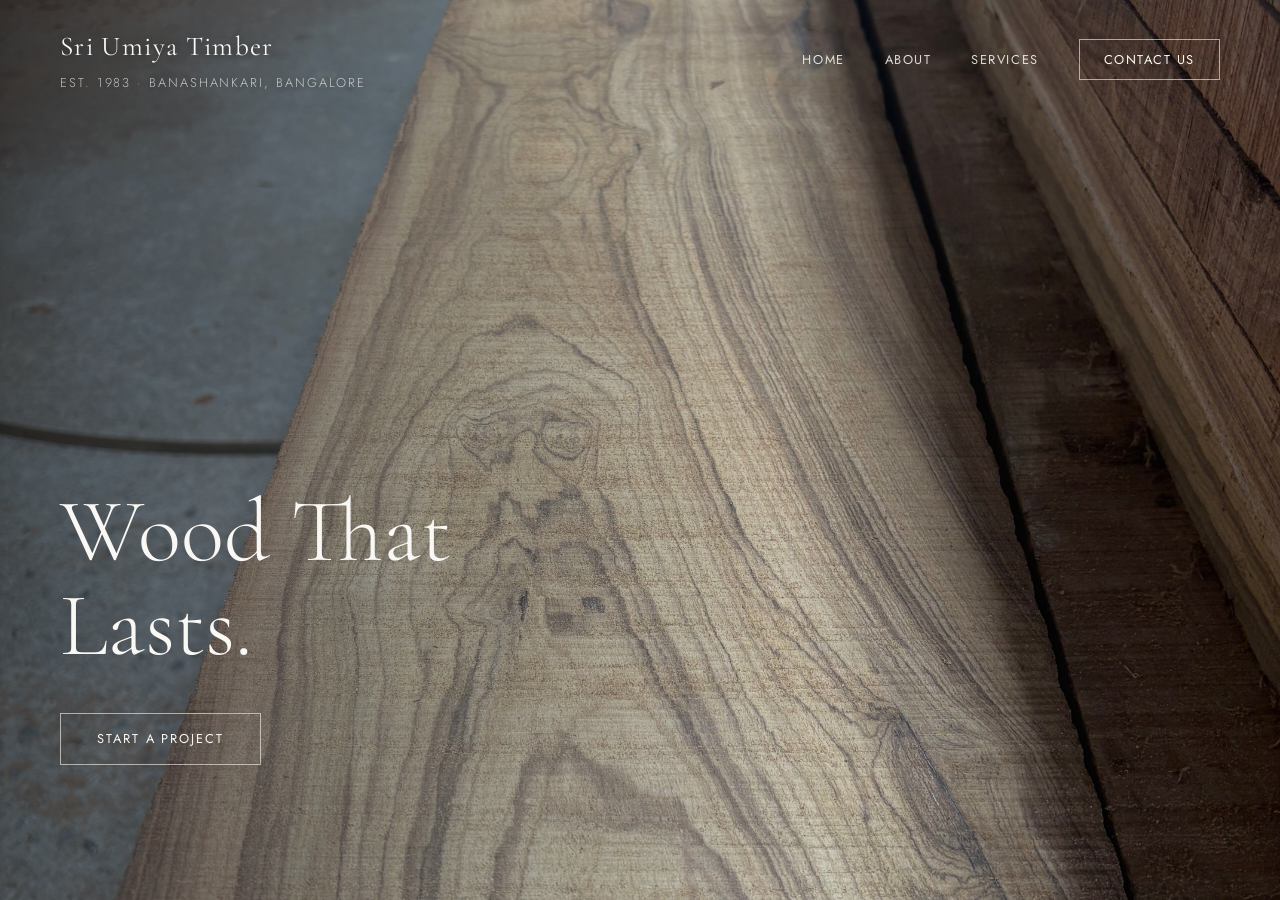
==== index.html @ 5e48f805 "initial commit" ====
<!DOCTYPE html>
<html lang="en">
<head>
    <meta charset="UTF-8">
    <meta name="viewport" content="width=device-width, initial-scale=1.0">
    <title>Sri Umiya Timber | Premium Timber & Woodwork · Bangalore</title>
    <link rel="preconnect" href="https://fonts.googleapis.com">
    <link rel="preconnect" href="https://fonts.gstatic.com" crossorigin>
    <link href="https://fonts.googleapis.com/css2?family=Cormorant+Garamond:ital,wght@0,300;0,400;0,600;1,300;1,400&family=Jost:wght@300;400;500&display=swap" rel="stylesheet">
    <link rel="stylesheet" href="style.css">
</head>
<body>

    <!-- NAVIGATION -->
    <nav class="navbar">
        <div class="nav-logo">
            Sri Umiya Timber
            <span class="nav-tagline">Est. 1983 · Banashankari, Bangalore</span>
        </div>
        <ul class="nav-links">
            <li><a href="#">Home</a></li>
            <li><a href="#">About</a></li>
            <li><a href="#">Services</a></li>
            <li><a href="https://wa.me/919611467272?text=Hi%2C%20I%20have%20an%20enquiry%20about%20wood%20for%20my%20project" target="_blank" class="nav-cta">Contact Us</a></li>
        </ul>
    </nav>

    <!-- HERO -->
    <section class="hero">
        <div class="hero-overlay"></div>
        <img src="images/IMG_3260.jpg" alt="Timber yard at Sri Umiya Timber" class="hero-img">
        <div class="hero-content">
            <h1>Wood That<br>Lasts.</h1>
            <a href="https://wa.me/919611467272?text=Hi%2C%20I%20have%20an%20enquiry%20about%20wood%20for%20my%20project" target="_blank" class="hero-btn">Start a Project</a>
        </div>
    </section>

</body>
</html>
---- style.css ----
@import url('https://fonts.googleapis.com/css2?family=Cormorant+Garamond:ital,wght@0,300;0,400;0,600;1,300;1,400&family=Jost:wght@300;400;500&display=swap');

/* ── RESET & BASE ── */
* {
    margin: 0;
    padding: 0;
    box-sizing: border-box;
}

:root {
    --bg: #F5F0E8;
    --text: #1C1814;
    --accent: #8B5E3C;
    --muted: #D4C5B0;
    --white: #FAF8F4;
    --display-font: 'Cormorant Garamond', serif;
    --body-font: 'Jost', sans-serif;
}

html {
    scroll-behavior: smooth;
}

body {
    background-color: var(--bg);
    color: var(--text);
    font-family: var(--body-font);
    font-weight: 300;
    line-height: 1.7;
}

/* ── NAVBAR ── */
.navbar {
    position: fixed;
    top: 0;
    left: 0;
    width: 100%;
    z-index: 100;
    display: flex;
    justify-content: space-between;
    align-items: center;
    padding: 24px 60px;
}

.nav-logo {
    font-family: var(--display-font);
    font-size: 1.7rem;
    font-weight: 400;
    color: var(--white);
    letter-spacing: 0.05em;
    display: flex;
    flex-direction: column;
    gap: 2px;
    text-shadow: 0 1px 8px rgba(0, 0, 0, 0.4);
}

.nav-links {
    list-style: none;
    display: flex;
    align-items: center;
    gap: 40px;
}

.nav-links a {
    text-decoration: none;
    font-family: var(--body-font);
    font-size: 0.8rem;
    font-weight: 400;
    letter-spacing: 0.12em;
    text-transform: uppercase;
    color: var(--white);
    opacity: 0.85;
    transition: opacity 0.3s ease;
}

.nav-links a:hover {
    opacity: 1;
}

.nav-cta {
    border: 1px solid rgba(250, 248, 244, 0.6) !important;
    padding: 10px 24px !important;
    opacity: 1 !important;
    transition: all 0.3s ease !important;
}

.nav-cta:hover {
    background-color: var(--white) !important;
    color: var(--text) !important;
    opacity: 1 !important;
}

/* ── HERO ── */
.hero {
    position: relative;
    width: 100%;
    height: 100vh;
    overflow: hidden;
}

.hero-img {
    width: 100%;
    height: 100%;
    object-fit: cover;
    object-position: center;
}

.hero-overlay {
    position: absolute;
    inset: 0;
    background: linear-gradient(
        to right,
        rgba(20, 15, 10, 0.65) 0%,
        rgba(20, 15, 10, 0.2) 60%,
        rgba(20, 15, 10, 0.1) 100%
    );
    z-index: 1;
}

.hero-content {
    position: absolute;
    bottom: 15%;
    left: 60px;
    z-index: 2;
    max-width: 600px;
}

.hero-tag {
    font-family: var(--body-font);
    font-size: 0.75rem;
    font-weight: 400;
    letter-spacing: 0.2em;
    text-transform: uppercase;
    color: var(--muted);
    margin-bottom: 20px;
}

.hero-content h1 {
    font-family: var(--display-font);
    font-size: clamp(3.5rem, 7vw, 6.5rem);
    font-weight: 300;
    line-height: 1.05;
    color: var(--white);
    margin-bottom: 40px;
}

.hero-btn {
    display: inline-block;
    text-decoration: none;
    font-family: var(--body-font);
    font-size: 0.8rem;
    font-weight: 400;
    letter-spacing: 0.15em;
    text-transform: uppercase;
    color: var(--white);
    border: 1px solid rgba(250, 248, 244, 0.6);
    padding: 14px 36px;
    transition: all 0.3s ease;
}

.hero-btn:hover {
    background-color: var(--white);
    color: var(--text);
}

.nav-tagline {
    font-family: var(--body-font);
    font-size: 0.80rem;
    font-weight: 300;
    letter-spacing: 0.15em;
    text-transform: uppercase;
    color: var(--white);
    opacity: 0.7;
    text-shadow: 0 1px 8px rgba(0, 0, 0, 0.4);
}
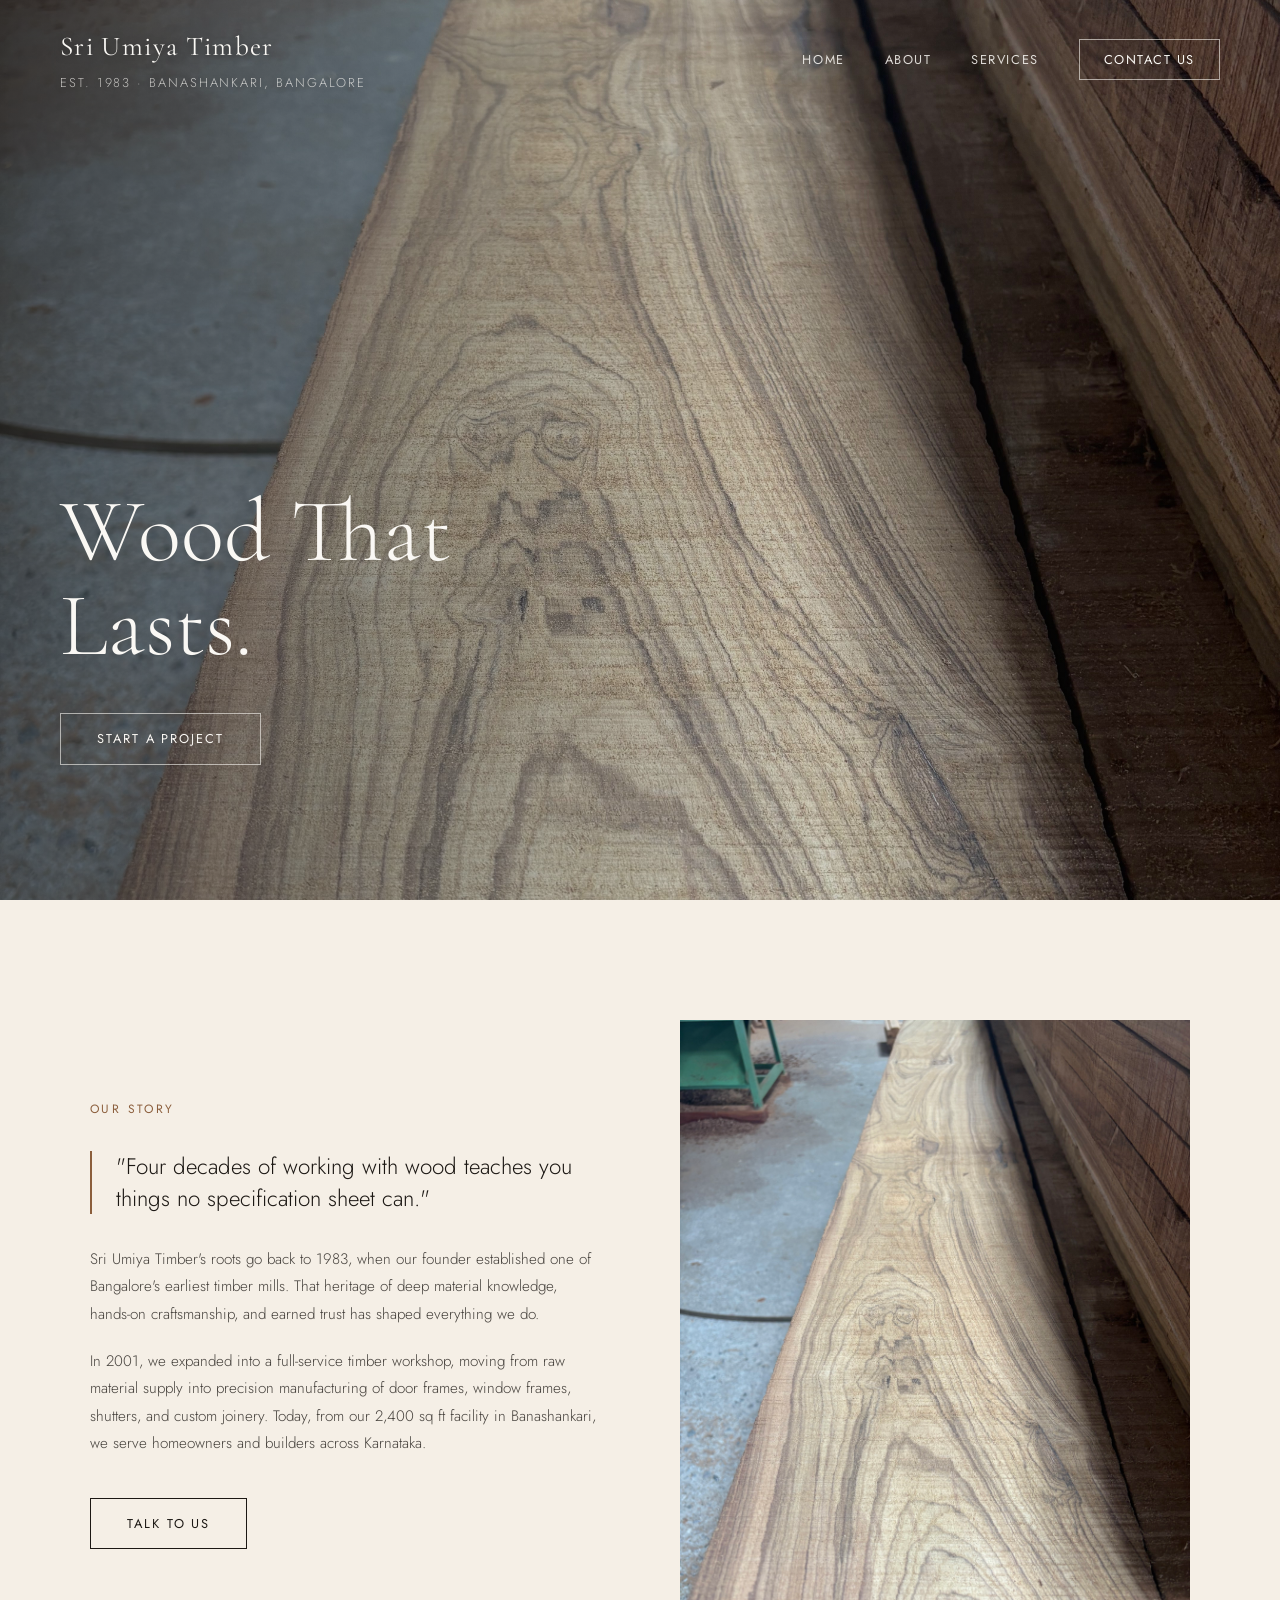
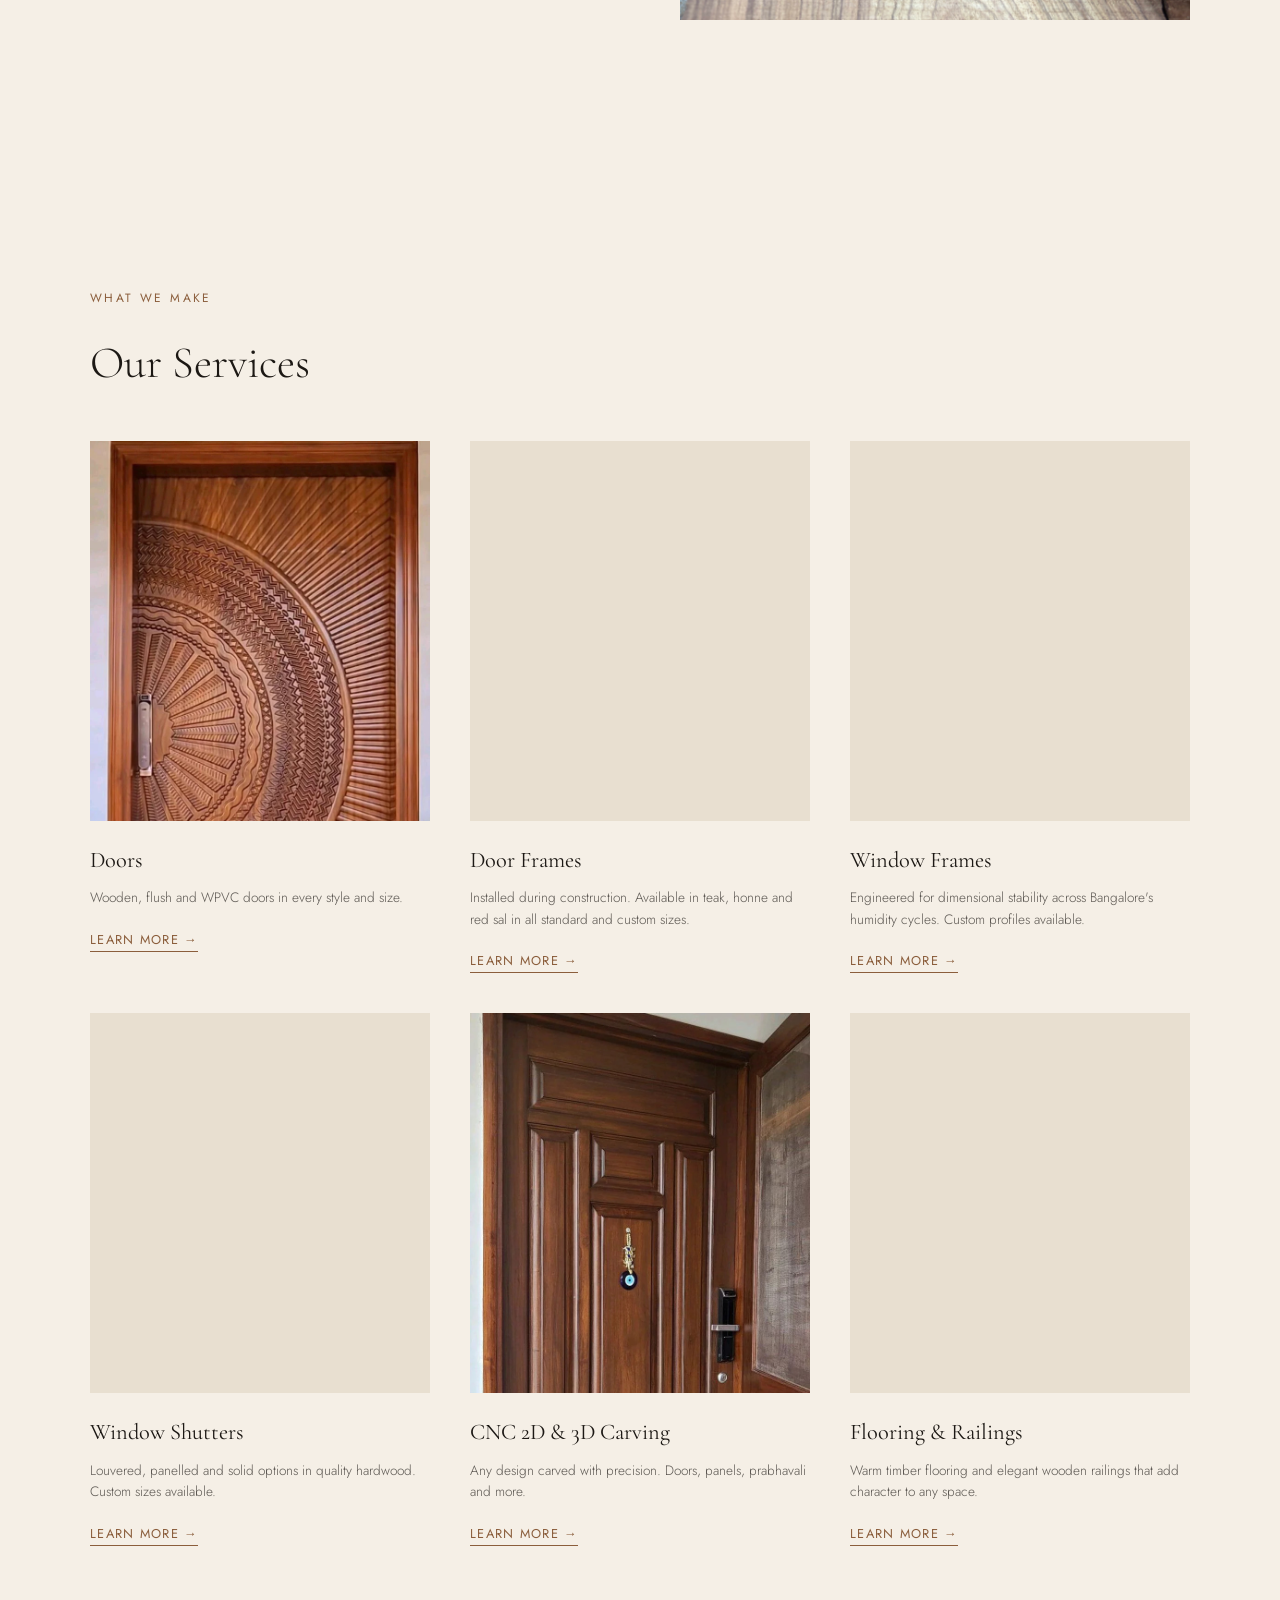
==== commit 18b56bdc: "add services and doors page" ====
--- a/index.html
+++ b/index.html
@@ -19,8 +19,8 @@
         </div>
         <ul class="nav-links">
             <li><a href="#">Home</a></li>
-            <li><a href="#">About</a></li>
-            <li><a href="#">Services</a></li>
+            <li><a href="#about">About</a></li>
+            <li><a href="#services">Services</a></li>
             <li><a href="https://wa.me/919611467272?text=Hi%2C%20I%20have%20an%20enquiry%20about%20wood%20for%20my%20project" target="_blank" class="nav-cta">Contact Us</a></li>
         </ul>
     </nav>
@@ -34,6 +34,99 @@
             <a href="https://wa.me/919611467272?text=Hi%2C%20I%20have%20an%20enquiry%20about%20wood%20for%20my%20project" target="_blank" class="hero-btn">Start a Project</a>
         </div>
     </section>
+    <!-- STORY SECTION -->
+    <section class="story" id="about">
+        <div class="story-container">
+            <div class="story-text">
+                <p class="story-tag">Our Story</p>
+                <blockquote class="story-quote">
+                    "Four decades of working with wood teaches you things no specification sheet can."
+                </blockquote>
+                <p class="story-body">
+                    Sri Umiya Timber's roots go back to 1983, when our founder established one of Bangalore's earliest timber mills. That heritage of deep material knowledge, hands-on craftsmanship, and earned trust has shaped everything we do.
+                </p>
+                <p class="story-body">
+                    In 2001, we expanded into a full-service timber workshop, moving from raw material supply into precision manufacturing of door frames, window frames, shutters, and custom joinery. Today, from our 2,400 sq ft facility in Banashankari, we serve homeowners and builders across Karnataka.
+                </p>
+                <a href="https://wa.me/919611467272?text=Hi%2C%20I%20have%20an%20enquiry%20about%20wood%20for%20my%20project" target="_blank" class="story-btn">Talk to Us</a>
+            </div>
+            <div class="story-image">
+                <img src="images/IMG_3260.jpg" alt="Timber at Sri Umiya Timber workshop">
+            </div>
+        </div>
+    </section>
 
+    <!-- SERVICES SECTION -->
+    <section class="services" id="services">
+        <div class="services-container">
+            <p class="services-tag">What We Make</p>
+            <h2 class="services-heading">Our Services</h2>
+            <div class="services-grid">
+
+                <div class="service-card">
+                    <div class="service-img-wrap">
+                        <img src="images/maindoor.jpg" alt="Doors">
+                    </div>
+                    <div class="service-card-content">
+                        <h3>Doors</h3>
+                        <p>Wooden, flush and WPVC doors in every style and size.</p>
+                        <a href="doors.html" class="service-link">Learn More →</a>
+                    </div>
+                </div>
+
+                <div class="service-card">
+                    <div class="service-img-wrap service-img-empty">
+                    </div>
+                    <div class="service-card-content">
+                        <h3>Door Frames</h3>
+                        <p>Installed during construction. Available in teak, honne and red sal in all standard and custom sizes.</p>
+                        <a href="doorframes.html" class="service-link">Learn More →</a>
+                    </div>
+                </div>
+
+                <div class="service-card">
+                    <div class="service-img-wrap service-img-empty">
+                    </div>
+                    <div class="service-card-content">
+                        <h3>Window Frames</h3>
+                        <p>Engineered for dimensional stability across Bangalore's humidity cycles. Custom profiles available.</p>
+                        <a href="windowframes.html" class="service-link">Learn More →</a>
+                    </div>
+                </div>
+
+                <div class="service-card">
+                    <div class="service-img-wrap service-img-empty">
+                    </div>
+                    <div class="service-card-content">
+                        <h3>Window Shutters</h3>
+                        <p>Louvered, panelled and solid options in quality hardwood. Custom sizes available.</p>
+                        <a href="windowshutters.html" class="service-link">Learn More →</a>
+                    </div>
+                </div>
+
+                <div class="service-card">
+                    <div class="service-img-wrap">
+                        <img src="images/teakdoor.jpg" alt="CNC Carving">
+                    </div>
+                    <div class="service-card-content">
+                        <h3>CNC 2D & 3D Carving</h3>
+                        <p>Any design carved with precision. Doors, panels, prabhavali and more.</p>
+                        <a href="cnc.html" class="service-link">Learn More →</a>
+                    </div>
+                </div>
+
+                <div class="service-card">
+                    <div class="service-img-wrap service-img-empty">
+                    </div>
+                    <div class="service-card-content">
+                        <h3>Flooring & Railings</h3>
+                        <p>Warm timber flooring and elegant wooden railings that add character to any space.</p>
+                        <a href="flooring.html" class="service-link">Learn More →</a>
+                    </div>
+                </div>
+
+            </div>
+        </div>
+    </section>
 </body>
 </html>
--- a/style.css
+++ b/style.css
@@ -8,7 +8,7 @@
 }
 
 :root {
-    --bg: #F5F0E8;
+    --bg: #F5EFE6;
     --text: #1C1814;
     --accent: #8B5E3C;
     --muted: #D4C5B0;
@@ -172,4 +172,515 @@
     color: var(--white);
     opacity: 0.7;
     text-shadow: 0 1px 8px rgba(0, 0, 0, 0.4);
+}
+
+/* ── MOBILE ── */
+@media (max-width: 768px) {
+    .navbar {
+        padding: 20px 24px;
+    }
+
+    .nav-logo {
+        font-size: 1.1rem;
+    }
+
+    .nav-links {
+        display: none;
+    }
+
+    .hero-content {
+        left: 24px;
+        right: 24px;
+        bottom: 12%;
+    }
+
+    .hero-content h1 {
+        font-size: clamp(2.8rem, 12vw, 4rem);
+    }
+
+    .nav-tagline {
+    font-size: 0.55rem;
+    letter-spacing: 0.1em;
+    }
+
+    .hero-btn {
+        padding: 12px 24px;
+    }
+}
+
+/* ── STORY SECTION ── */
+.story {
+    padding: 120px 60px;
+    background-color: var(--bg);
+}
+
+.story-container {
+    max-width: 1100px;
+    margin: 0 auto;
+    display: flex;
+    gap: 80px;
+    align-items: center;
+}
+
+.story-text {
+    flex: 1;
+}
+
+.story-image {
+    flex: 1;
+}
+
+.story-image img {
+    width: 100%;
+    height: 600px;
+    object-fit: cover;
+}
+
+.story-tag {
+    font-family: var(--body-font);
+    font-size: 0.75rem;
+    font-weight: 400;
+    letter-spacing: 0.2em;
+    text-transform: uppercase;
+    color: var(--accent);
+    margin-bottom: 32px;
+}
+
+.story-quote {
+    font-family: var(--body-font);
+    font-size: 1.4rem;
+    font-weight: 300;
+    font-style: normal;
+    line-height: 1.4;
+    color: var(--text);
+    border-left: 2px solid var(--accent);
+    padding-left: 24px;
+    margin-bottom: 32px;
+}
+
+.story-body {
+    font-family: var(--body-font);
+    font-size: 0.95rem;
+    font-weight: 300;
+    line-height: 1.8;
+    color: var(--text);
+    opacity: 0.8;
+    margin-bottom: 20px;
+}
+
+.story-btn {
+    display: inline-block;
+    text-decoration: none;
+    font-family: var(--body-font);
+    font-size: 0.8rem;
+    font-weight: 400;
+    letter-spacing: 0.15em;
+    text-transform: uppercase;
+    color: var(--text);
+    border: 1px solid var(--text);
+    padding: 14px 36px;
+    margin-top: 20px;
+    transition: all 0.3s ease;
+}
+
+.story-btn:hover {
+    background-color: var(--text);
+    color: var(--white);
+}
+
+/* ── SERVICES SECTION ── */
+.services {
+    padding: 140px 60px 120px 60px;
+    background-color: var(--bg);
+}
+
+.services-container {
+    max-width: 1100px;
+    margin: 0 auto;
+}
+
+.services-tag {
+    font-family: var(--body-font);
+    font-size: 0.75rem;
+    font-weight: 400;
+    letter-spacing: 0.2em;
+    text-transform: uppercase;
+    color: var(--accent);
+    margin-bottom: 16px;
+}
+
+.services-heading {
+    font-family: var(--display-font);
+    font-size: 2.8rem;
+    font-weight: 300;
+    color: var(--text);
+    margin-bottom: 40px;
+}
+
+.services-grid {
+    display: grid;
+    grid-template-columns: repeat(3, 1fr);
+    gap: 40px;
+}
+
+.service-card {
+    display: flex;
+    flex-direction: column;
+}
+
+.service-img-wrap {
+    width: 100%;
+    height: 380px;
+    overflow: hidden;
+    margin-bottom: 20px;
+}
+
+.service-img-wrap img {
+    width: 100%;
+    height: 100%;
+    object-fit: cover;
+    object-position: center top;
+    transition: transform 0.4s ease;
+}
+
+.service-img-wrap img:hover {
+    transform: scale(1.03);
+}
+
+.service-card-content h3 {
+    font-family: var(--display-font);
+    font-size: 1.4rem;
+    font-weight: 400;
+    color: var(--text);
+    margin-bottom: 8px;
+}
+
+.service-card-content p {
+    font-family: var(--body-font);
+    font-size: 0.85rem;
+    font-weight: 300;
+    color: var(--text);
+    opacity: 0.7;
+    line-height: 1.6;
+    margin-bottom: 16px;
+}
+
+.service-link {
+    font-family: var(--body-font);
+    font-size: 0.8rem;
+    font-weight: 400;
+    letter-spacing: 0.1em;
+    text-transform: uppercase;
+    color: var(--accent);
+    text-decoration: none;
+    border-bottom: 1px solid var(--accent);
+    padding-bottom: 2px;
+    transition: opacity 0.3s ease;
+    align-self: flex-start;
+}
+
+.service-link:hover {
+    opacity: 0.7;
+}
+
+/* SERVICES MOBILE */
+@media (max-width: 768px) {
+    .services {
+        padding: 80px 24px;
+    }
+
+    .services-grid {
+        grid-template-columns: 1fr;
+        gap: 40px;
+    }
+}
+
+/* ── DOORS PAGE & INNER PAGES ── */
+.navbar-light .nav-logo {
+    color: var(--text);
+    text-shadow: none;
+}
+
+.navbar-light .nav-tagline {
+    color: var(--text);
+    opacity: 0.5;
+}
+
+.nav-links-dark a {
+    color: var(--text) !important;
+}
+
+.nav-cta-dark {
+    border-color: var(--text) !important;
+    color: var(--text) !important;
+}
+
+.nav-cta-dark:hover {
+    background-color: var(--text) !important;
+    color: var(--white) !important;
+}
+
+.page-hero {
+    padding: 160px 60px 80px 60px;
+    max-width: 700px;
+}
+
+.page-hero-tag {
+    font-family: var(--body-font);
+    font-size: 0.75rem;
+    font-weight: 400;
+    letter-spacing: 0.2em;
+    text-transform: uppercase;
+    color: var(--accent);
+    margin-bottom: 16px;
+}
+
+.page-hero-title {
+    font-family: var(--display-font);
+    font-size: clamp(3rem, 6vw, 5rem);
+    font-weight: 300;
+    color: var(--text);
+    line-height: 1.1;
+    margin-bottom: 20px;
+}
+
+.page-hero-sub {
+    font-family: var(--body-font);
+    font-size: 1rem;
+    font-weight: 300;
+    color: var(--text);
+    opacity: 0.7;
+    line-height: 1.8;
+}
+
+.door-section {
+    padding: 80px 60px;
+    border-top: 1px solid var(--muted);
+}
+
+.door-section-alt {
+    background-color: var(--bg);
+}
+
+.door-section-container {
+    max-width: 1100px;
+    margin: 0 auto;
+    display: flex;
+    gap: 80px;
+    align-items: center;
+}
+
+.door-section-reverse {
+    flex-direction: row-reverse;
+}
+
+.door-section-text {
+    flex: 1;
+}
+
+.door-section-images {
+    flex: 1;
+    display: flex;
+    gap: 16px;
+}
+
+.door-section-images img {
+    width: 100%;
+    height: 500px;
+    object-fit: cover;
+    object-position: center top;
+    flex: 1;
+}
+
+.door-tag {
+    font-family: var(--body-font);
+    font-size: 0.7rem;
+    font-weight: 400;
+    letter-spacing: 0.2em;
+    text-transform: uppercase;
+    color: var(--accent);
+    margin-bottom: 12px;
+}
+
+.door-section-text h2 {
+    font-family: var(--display-font);
+    font-size: 2.5rem;
+    font-weight: 300;
+    color: var(--text);
+    margin-bottom: 24px;
+}
+
+.door-section-text p {
+    font-family: var(--body-font);
+    font-size: 0.95rem;
+    font-weight: 300;
+    color: var(--text);
+    opacity: 0.75;
+    line-height: 1.8;
+    margin-bottom: 16px;
+}
+
+.wood-types {
+    display: flex;
+    flex-wrap: wrap;
+    gap: 10px;
+    margin: 24px 0;
+}
+
+.wood-types span {
+    font-family: var(--body-font);
+    font-size: 0.75rem;
+    font-weight: 400;
+    letter-spacing: 0.08em;
+    color: var(--text);
+    border: 1px solid var(--muted);
+    padding: 6px 14px;
+}
+
+.door-btn {
+    display: inline-block;
+    text-decoration: none;
+    font-family: var(--body-font);
+    font-size: 0.8rem;
+    font-weight: 400;
+    letter-spacing: 0.15em;
+    text-transform: uppercase;
+    color: var(--text);
+    border: 1px solid var(--text);
+    padding: 14px 36px;
+    margin-top: 12px;
+    transition: all 0.3s ease;
+}
+
+.door-btn:hover {
+    background-color: var(--text);
+    color: var(--white);
+}
+
+.door-btn-light {
+    color: var(--white);
+    border-color: var(--white);
+}
+
+.door-btn-light:hover {
+    background-color: var(--white);
+    color: var(--text);
+}
+
+.page-cta {
+    background-color: var(--text);
+    padding: 100px 60px;
+    text-align: center;
+}
+
+.page-cta h2 {
+    font-family: var(--display-font);
+    font-size: 2.5rem;
+    font-weight: 300;
+    color: var(--white);
+    margin-bottom: 16px;
+}
+
+.page-cta p {
+    font-family: var(--body-font);
+    font-size: 0.95rem;
+    font-weight: 300;
+    color: var(--white);
+    opacity: 0.7;
+    margin-bottom: 40px;
+}
+
+/* ── FOOTER ── */
+.footer {
+    background-color: var(--bg);
+    border-top: 1px solid var(--muted);
+    padding: 60px 60px 40px 60px;
+}
+
+.footer-container {
+    max-width: 1100px;
+    margin: 0 auto;
+    display: flex;
+    justify-content: space-between;
+    gap: 40px;
+    margin-bottom: 40px;
+}
+
+.footer-logo {
+    font-family: var(--display-font);
+    font-size: 2.4rem;
+    font-weight: 400;
+    color: var(--text);
+    margin-bottom: 8px;
+}
+
+.footer-tagline {
+    font-family: var(--body-font);
+    font-size: 1.2rem;
+    font-weight: 300;
+    color: var(--accent);
+    letter-spacing: 0.1em;
+}
+
+.footer-right p {
+    font-family: var(--body-font);
+    font-size: 1.0rem;
+    font-weight: 300;
+    color: var(--text);
+    opacity: 0.7;
+    line-height: 2;
+}
+
+.footer-copy {
+    font-family: var(--body-font);
+    font-size: 0.85rem;
+    font-weight: 300;
+    color: var(--text);
+    opacity: 0.4;
+    text-align: center;
+    border-top: 1px solid var(--muted);
+    padding-top: 24px;
+    max-width: 1100px;
+    margin: 0 auto;
+}
+
+/* INNER PAGES MOBILE */
+@media (max-width: 768px) {
+    .page-hero {
+        padding: 120px 24px 60px 24px;
+    }
+
+    .door-section {
+        padding: 60px 24px;
+    }
+
+    .door-section-container {
+        flex-direction: column;
+        gap: 40px;
+    }
+
+    .door-section-reverse {
+        flex-direction: column;
+    }
+
+    .door-section-images img {
+        height: 300px;
+    }
+
+    .page-cta {
+        padding: 80px 24px;
+    }
+
+    .footer {
+        padding: 60px 24px 40px 24px;
+    }
+
+    .footer-container {
+        flex-direction: column;
+    }
+}
+
+.service-img-empty {
+    background-color: var(--muted);
+    opacity: 0.4;
 }
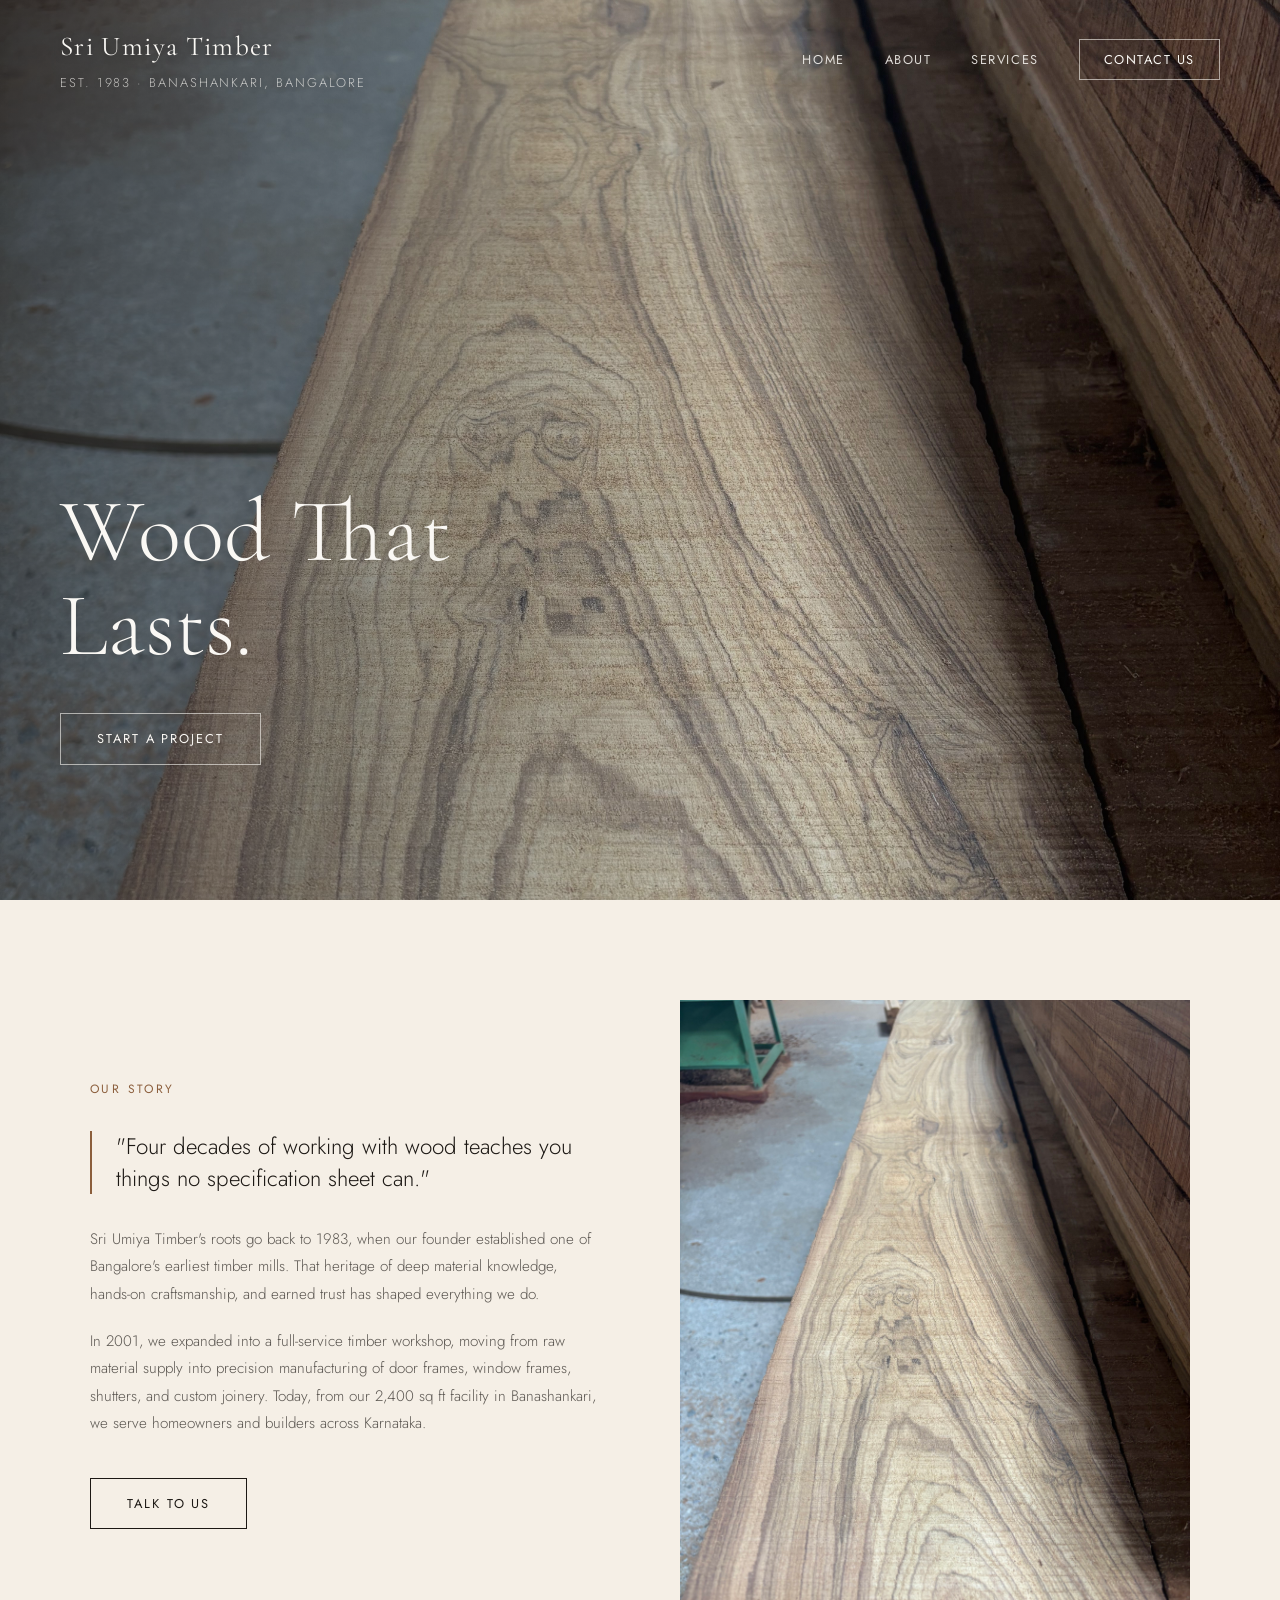
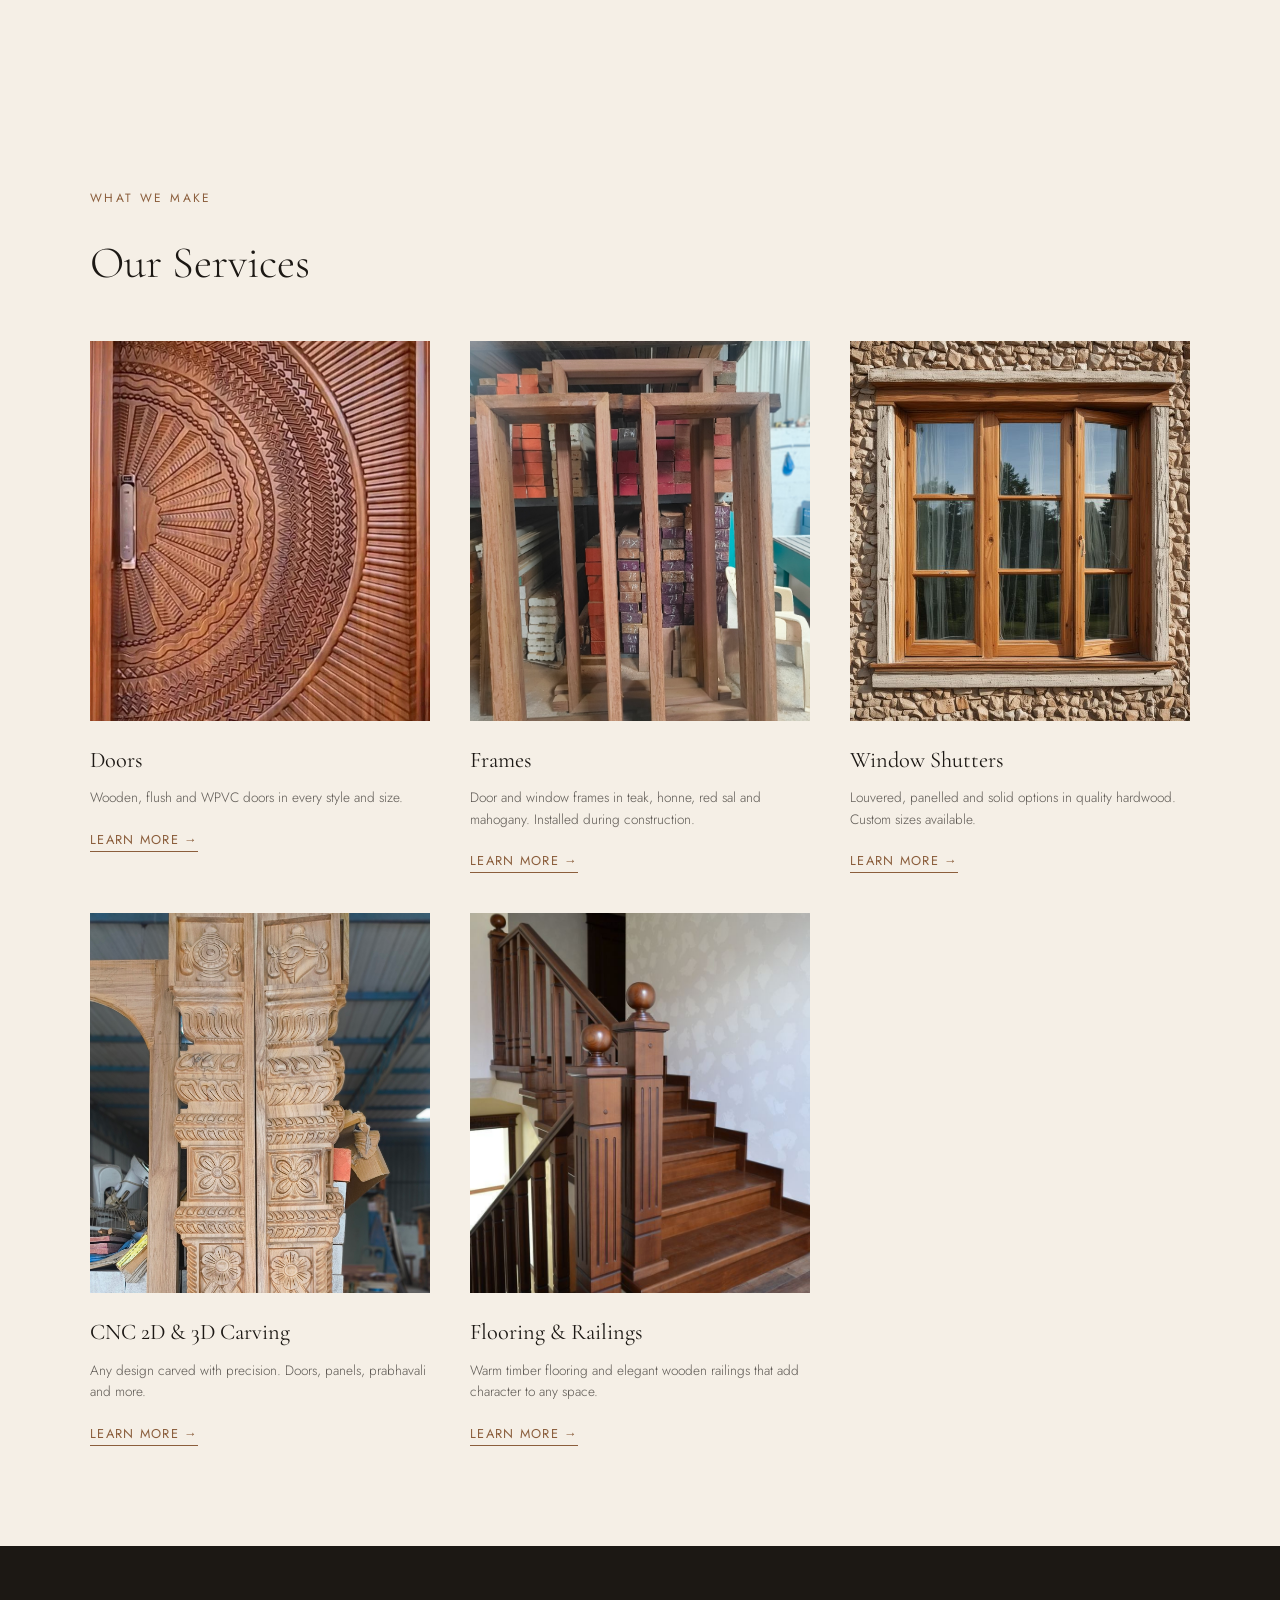
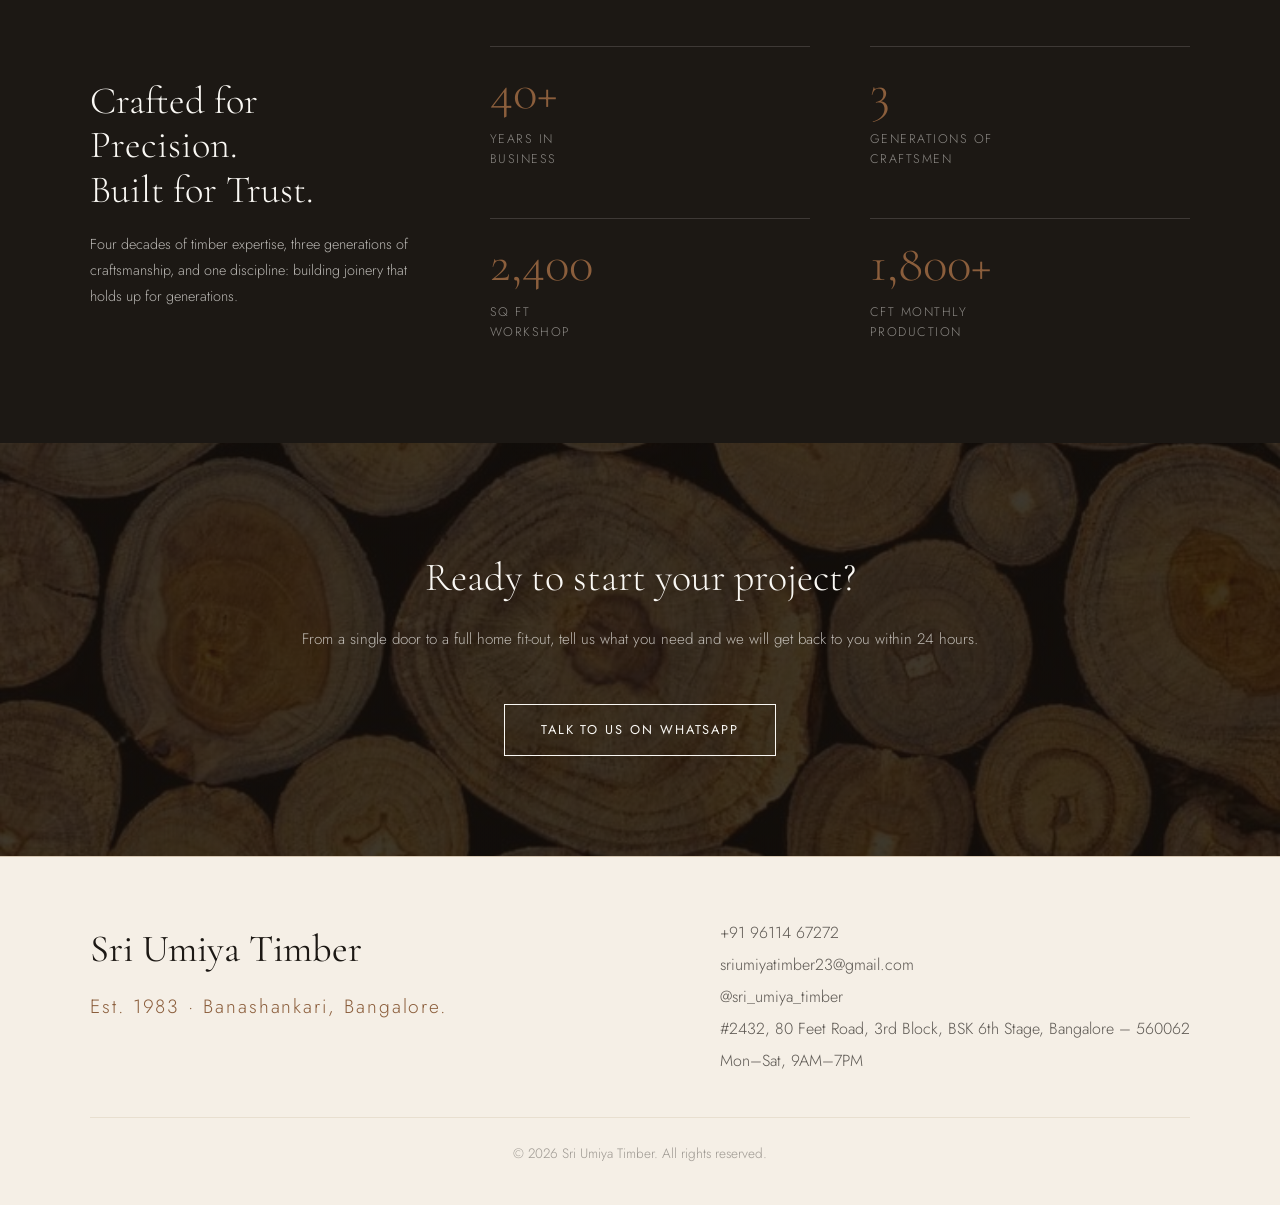
==== commit d3fd7634: "almost done" ====
--- a/index.html
+++ b/index.html
@@ -13,7 +13,7 @@
 
     <!-- NAVIGATION -->
     <nav class="navbar">
-        <div class="nav-logo">
+        <div class="nav-logo" onclick="window.scrollTo({top: 0, behavior: 'smooth'})" style="cursor:pointer;">
             Sri Umiya Timber
             <span class="nav-tagline">Est. 1983 · Banashankari, Bangalore</span>
         </div>
@@ -23,7 +23,18 @@
             <li><a href="#services">Services</a></li>
             <li><a href="https://wa.me/919611467272?text=Hi%2C%20I%20have%20an%20enquiry%20about%20wood%20for%20my%20project" target="_blank" class="nav-cta">Contact Us</a></li>
         </ul>
+        <button class="hamburger" id="hamburger" aria-label="Open menu">
+            <span></span><span></span><span></span>
+        </button>
     </nav>
+
+    <!-- MOBILE MENU -->
+    <div class="mobile-menu" id="mobileMenu">
+        <a href="#">Home</a>
+        <a href="#about" onclick="document.getElementById('mobileMenu').classList.remove('open');document.getElementById('hamburger').classList.remove('open');">About</a>
+        <a href="#services" onclick="document.getElementById('mobileMenu').classList.remove('open');document.getElementById('hamburger').classList.remove('open');">Services</a>
+        <a href="https://wa.me/919611467272?text=Hi%2C%20I%20have%20an%20enquiry%20about%20wood%20for%20my%20project" target="_blank" class="mobile-menu-cta">Contact Us</a>
+    </div>
 
     <!-- HERO -->
     <section class="hero">
@@ -64,9 +75,9 @@
             <div class="services-grid">
 
                 <div class="service-card">
-                    <div class="service-img-wrap">
-                        <img src="images/maindoor.jpg" alt="Doors">
-                    </div>
+                    <a href="doors.html" class="service-img-wrap">
+                        <img src="images/maindoor.jpg" alt="Doors" class="img-zoom" style="object-position: center center;">
+                    </a>
                     <div class="service-card-content">
                         <h3>Doors</h3>
                         <p>Wooden, flush and WPVC doors in every style and size.</p>
@@ -75,28 +86,20 @@
                 </div>
 
                 <div class="service-card">
-                    <div class="service-img-wrap service-img-empty">
-                    </div>
-                    <div class="service-card-content">
-                        <h3>Door Frames</h3>
-                        <p>Installed during construction. Available in teak, honne and red sal in all standard and custom sizes.</p>
-                        <a href="doorframes.html" class="service-link">Learn More →</a>
-                    </div>
-                </div>
-
-                <div class="service-card">
-                    <div class="service-img-wrap service-img-empty">
-                    </div>
-                    <div class="service-card-content">
-                        <h3>Window Frames</h3>
-                        <p>Engineered for dimensional stability across Bangalore's humidity cycles. Custom profiles available.</p>
-                        <a href="windowframes.html" class="service-link">Learn More →</a>
-                    </div>
-                </div>
-
-                <div class="service-card">
-                    <div class="service-img-wrap service-img-empty">
-                    </div>
+                    <a href="frames.html" class="service-img-wrap">
+                        <img src="images/frames.jpg" alt="Door and window frames" style="object-position: center center;">
+                    </a>
+                    <div class="service-card-content">
+                        <h3>Frames</h3>
+                        <p>Door and window frames in teak, honne, red sal and mahogany. Installed during construction.</p>
+                        <a href="frames.html" class="service-link">Learn More →</a>
+                    </div>
+                </div>
+
+                <div class="service-card">
+                    <a href="windowshutters.html" class="service-img-wrap">
+                        <img src="images/winddow_shutters.jpg" alt="Window shutters" style="object-position: center center;">
+                    </a>
                     <div class="service-card-content">
                         <h3>Window Shutters</h3>
                         <p>Louvered, panelled and solid options in quality hardwood. Custom sizes available.</p>
@@ -105,9 +108,9 @@
                 </div>
 
                 <div class="service-card">
-                    <div class="service-img-wrap">
-                        <img src="images/teakdoor.jpg" alt="CNC Carving">
-                    </div>
+                    <a href="cnc.html" class="service-img-wrap">
+                        <img src="images/prabhavali.jpg" alt="CNC Carving">
+                    </a>
                     <div class="service-card-content">
                         <h3>CNC 2D & 3D Carving</h3>
                         <p>Any design carved with precision. Doors, panels, prabhavali and more.</p>
@@ -116,8 +119,9 @@
                 </div>
 
                 <div class="service-card">
-                    <div class="service-img-wrap service-img-empty">
-                    </div>
+                    <a href="flooring.html" class="service-img-wrap">
+                        <img src="images/wood_railings.jpg" alt="Wooden staircase railings" style="object-position: center center;">
+                    </a>
                     <div class="service-card-content">
                         <h3>Flooring & Railings</h3>
                         <p>Warm timber flooring and elegant wooden railings that add character to any space.</p>
@@ -128,5 +132,74 @@
             </div>
         </div>
     </section>
+
+    <!-- STATS SECTION -->
+    <section class="stats">
+        <div class="stats-container">
+            <div class="stats-intro">
+                <h2 class="stats-intro-heading">Crafted for Precision.<br>Built for Trust.</h2>
+                <p class="stats-intro-body">Four decades of timber expertise, three generations of craftsmanship, and one discipline: building joinery that holds up for generations.</p>
+            </div>
+            <div class="stats-grid">
+                <div class="stat-item">
+                    <p class="stat-number">40+</p>
+                    <p class="stat-label">Years in<br>Business</p>
+                </div>
+                <div class="stat-item">
+                    <p class="stat-number">3</p>
+                    <p class="stat-label">Generations of<br>Craftsmen</p>
+                </div>
+                <div class="stat-item">
+                    <p class="stat-number">2,400</p>
+                    <p class="stat-label">Sq ft<br>Workshop</p>
+                </div>
+                <div class="stat-item">
+                    <p class="stat-number">1,800+</p>
+                    <p class="stat-label">Cft Monthly<br>Production</p>
+                </div>
+            </div>
+        </div>
+    </section>
+
+    <!-- CTA SECTION -->
+    <section class="page-cta" style="background-image: linear-gradient(rgba(20,15,10,0.82), rgba(20,15,10,0.82)), url('images/teak_logs.jpg'); background-size: cover; background-position: center;">
+        <h2>Ready to start your project?</h2>
+        <p>From a single door to a full home fit-out, tell us what you need and we will get back to you within 24 hours.</p>
+        <a href="https://wa.me/919611467272?text=Hi%2C%20I%20have%20an%20enquiry%20about%20wood%20for%20my%20project" target="_blank" class="door-btn door-btn-light">Talk to Us on WhatsApp</a>
+    </section>
+
+    <!-- FOOTER -->
+    <footer class="footer">
+        <div class="footer-container">
+            <div class="footer-left">
+                <p class="footer-logo">Sri Umiya Timber</p>
+                <p class="footer-tagline">Est. 1983 · Banashankari, Bangalore.</p>
+            </div>
+            <div class="footer-right">
+                <p>+91 96114 67272</p>
+                <p>sriumiyatimber23@gmail.com</p>
+                <p>@sri_umiya_timber</p>
+                <p>#2432, 80 Feet Road, 3rd Block, BSK 6th Stage, Bangalore – 560062</p>
+                <p>Mon–Sat, 9AM–7PM</p>
+            </div>
+        </div>
+        <p class="footer-copy">© 2026 Sri Umiya Timber. All rights reserved.</p>
+    </footer>
+
+    <script>
+        const hamburger = document.getElementById('hamburger');
+        const mobileMenu = document.getElementById('mobileMenu');
+        hamburger.addEventListener('click', () => {
+            hamburger.classList.toggle('open');
+            mobileMenu.classList.toggle('open');
+        });
+
+        const hero = document.querySelector('.hero');
+        window.addEventListener('scroll', () => {
+            const progress = Math.min(window.scrollY / (hero.offsetHeight * 0.55), 1);
+            hero.style.setProperty('--hero-fade', progress);
+        }, { passive: true });
+    </script>
+
 </body>
 </html>
--- a/style.css
+++ b/style.css
@@ -35,7 +35,7 @@
     top: 0;
     left: 0;
     width: 100%;
-    z-index: 100;
+    z-index: 200;
     display: flex;
     justify-content: space-between;
     align-items: center;
@@ -117,11 +117,24 @@
     z-index: 1;
 }
 
+.hero::after {
+    content: '';
+    position: absolute;
+    bottom: 0;
+    left: 0;
+    right: 0;
+    height: 220px;
+    background: linear-gradient(to bottom, transparent, var(--bg));
+    z-index: 2;
+    pointer-events: none;
+    opacity: var(--hero-fade, 0);
+}
+
 .hero-content {
     position: absolute;
     bottom: 15%;
     left: 60px;
-    z-index: 2;
+    z-index: 3;
     max-width: 600px;
 }
 
@@ -174,6 +187,93 @@
     text-shadow: 0 1px 8px rgba(0, 0, 0, 0.4);
 }
 
+/* ── HAMBURGER MENU ── */
+.hamburger {
+    display: none;
+    flex-direction: column;
+    justify-content: space-between;
+    width: 24px;
+    height: 16px;
+    cursor: pointer;
+    background: none;
+    border: none;
+    padding: 0;
+    z-index: 200;
+}
+
+.hamburger span {
+    display: block;
+    width: 100%;
+    height: 1.5px;
+    background-color: var(--white);
+    transition: all 0.3s ease;
+    transform-origin: center;
+}
+
+.hamburger.open span:nth-child(1) {
+    transform: translateY(7px) rotate(45deg);
+}
+
+.hamburger.open span:nth-child(2) {
+    opacity: 0;
+}
+
+.hamburger.open span:nth-child(3) {
+    transform: translateY(-7px) rotate(-45deg);
+}
+
+.navbar-light .hamburger span,
+.hamburger-dark span {
+    background-color: var(--text);
+}
+
+.hamburger.open span {
+    background-color: var(--white);
+}
+
+.mobile-menu {
+    display: none;
+    position: fixed;
+    top: 0;
+    left: 0;
+    width: 100%;
+    height: 100%;
+    background-color: var(--text);
+    z-index: 150;
+    flex-direction: column;
+    justify-content: center;
+    align-items: center;
+    gap: 40px;
+}
+
+.mobile-menu.open {
+    display: flex;
+}
+
+.mobile-menu a {
+    text-decoration: none;
+    font-family: var(--display-font);
+    font-size: 2.2rem;
+    font-weight: 300;
+    color: var(--white);
+    letter-spacing: 0.05em;
+    transition: opacity 0.3s ease;
+}
+
+.mobile-menu a:hover {
+    opacity: 0.6;
+}
+
+.mobile-menu-cta {
+    border: 1px solid rgba(250, 248, 244, 0.5) !important;
+    padding: 14px 40px !important;
+    font-size: 0.85rem !important;
+    font-family: var(--body-font) !important;
+    letter-spacing: 0.12em !important;
+    text-transform: uppercase !important;
+    margin-top: 20px;
+}
+
 /* ── MOBILE ── */
 @media (max-width: 768px) {
     .navbar {
@@ -188,6 +288,10 @@
         display: none;
     }
 
+    .hamburger {
+        display: flex;
+    }
+
     .hero-content {
         left: 24px;
         right: 24px;
@@ -199,8 +303,8 @@
     }
 
     .nav-tagline {
-    font-size: 0.55rem;
-    letter-spacing: 0.1em;
+        font-size: 0.55rem;
+        letter-spacing: 0.1em;
     }
 
     .hero-btn {
@@ -210,7 +314,7 @@
 
 /* ── STORY SECTION ── */
 .story {
-    padding: 120px 60px;
+    padding: 100px 60px;
     background-color: var(--bg);
 }
 
@@ -264,7 +368,7 @@
     font-weight: 300;
     line-height: 1.8;
     color: var(--text);
-    opacity: 0.8;
+    opacity: 0.7;
     margin-bottom: 20px;
 }
 
@@ -290,7 +394,7 @@
 
 /* ── SERVICES SECTION ── */
 .services {
-    padding: 140px 60px 120px 60px;
+    padding: 80px 60px 100px 60px;
     background-color: var(--bg);
 }
 
@@ -345,6 +449,13 @@
 
 .service-img-wrap img:hover {
     transform: scale(1.03);
+}
+
+.service-img-wrap img.img-zoom {
+    transform: scale(1.15);
+}
+.service-img-wrap img.img-zoom:hover {
+    transform: scale(1.18);
 }
 
 .service-card-content h3 {
@@ -383,12 +494,135 @@
     opacity: 0.7;
 }
 
+/* ── STATS SECTION ── */
+.stats {
+    padding: 100px 60px;
+    background-color: var(--text);
+}
+
+.stats-container {
+    max-width: 1100px;
+    margin: 0 auto;
+    display: flex;
+    gap: 80px;
+    align-items: center;
+}
+
+.stats-intro {
+    flex: 0 0 320px;
+}
+
+.stats-intro-tag {
+    font-family: var(--body-font);
+    font-size: 0.75rem;
+    font-weight: 400;
+    letter-spacing: 0.2em;
+    text-transform: uppercase;
+    color: var(--accent);
+    margin-bottom: 24px;
+}
+
+.stats-intro-heading {
+    font-family: var(--display-font);
+    font-size: 2.4rem;
+    font-weight: 300;
+    color: var(--white);
+    line-height: 1.15;
+    margin-bottom: 20px;
+}
+
+.stats-intro-body {
+    font-family: var(--body-font);
+    font-size: 0.9rem;
+    font-weight: 300;
+    color: var(--white);
+    opacity: 0.7;
+    line-height: 1.8;
+}
+
+.stats-grid {
+    flex: 1;
+    display: grid;
+    grid-template-columns: repeat(2, 1fr);
+    gap: 48px 60px;
+}
+
+.stat-item {
+    padding-top: 20px;
+    border-top: 1px solid rgba(250, 248, 244, 0.15);
+}
+
+.stat-number {
+    font-family: var(--display-font);
+    font-size: clamp(2.8rem, 4vw, 4rem);
+    font-weight: 300;
+    color: var(--accent);
+    line-height: 1;
+    margin-bottom: 12px;
+}
+
+.stat-label {
+    font-family: var(--body-font);
+    font-size: 0.78rem;
+    font-weight: 300;
+    letter-spacing: 0.12em;
+    text-transform: uppercase;
+    color: var(--white);
+    opacity: 0.5;
+    line-height: 1.6;
+}
+
+/* STORY MOBILE */
+@media (max-width: 768px) {
+    .story {
+        padding: 80px 24px;
+    }
+
+    .story-container {
+        flex-direction: column;
+        gap: 40px;
+    }
+
+    .story-image img {
+        height: 400px;
+    }
+}
+
+/* STATS MOBILE */
+@media (max-width: 768px) {
+    .stats {
+        padding: 80px 24px;
+    }
+
+    .stats-container {
+        flex-direction: column;
+        gap: 48px;
+    }
+
+    .stats-intro {
+        flex: none;
+    }
+
+    .stats-intro-heading {
+        font-size: 2rem;
+    }
+
+    .stats-grid {
+        width: 100%;
+        gap: 36px 40px;
+    }
+}
+
 /* SERVICES MOBILE */
 @media (max-width: 768px) {
     .services {
         padding: 80px 24px;
     }
 
+    .services-heading {
+        font-size: 2rem;
+    }
+
     .services-grid {
         grid-template-columns: 1fr;
         gap: 40px;
@@ -453,6 +687,48 @@
     line-height: 1.8;
 }
 
+/* Image page hero — reusable across inner pages */
+.page-hero-bg {
+    position: relative;
+    width: 100%;
+    height: 80vh;
+    overflow: hidden;
+}
+
+.page-hero-bg-img {
+    width: 100%;
+    height: 100%;
+    object-fit: cover;
+    object-position: center;
+}
+
+.page-hero-bg-overlay {
+    position: absolute;
+    inset: 0;
+    background: linear-gradient(
+        to right,
+        rgba(20, 15, 10, 0.72) 0%,
+        rgba(20, 15, 10, 0.2) 100%
+    );
+    z-index: 1;
+}
+
+.page-hero-bg-content {
+    position: absolute;
+    bottom: 15%;
+    left: 60px;
+    z-index: 2;
+}
+
+.page-hero-bg-content .page-hero-title {
+    color: var(--white);
+}
+
+.page-hero-bg-content .page-hero-sub {
+    color: var(--white);
+    opacity: 0.8;
+}
+
 .door-section {
     padding: 80px 60px;
     border-top: 1px solid var(--muted);
@@ -515,7 +791,7 @@
     font-size: 0.95rem;
     font-weight: 300;
     color: var(--text);
-    opacity: 0.75;
+    opacity: 0.7;
     line-height: 1.8;
     margin-bottom: 16px;
 }
@@ -650,17 +926,23 @@
         padding: 120px 24px 60px 24px;
     }
 
+    .page-hero-bg-content {
+        left: 24px;
+        right: 24px;
+        bottom: 12%;
+    }
+
     .door-section {
         padding: 60px 24px;
     }
 
     .door-section-container {
-        flex-direction: column;
+        flex-direction: column-reverse;
         gap: 40px;
     }
 
     .door-section-reverse {
-        flex-direction: column;
+        flex-direction: column-reverse;
     }
 
     .door-section-images img {
@@ -683,4 +965,315 @@
 .service-img-empty {
     background-color: var(--muted);
     opacity: 0.4;
+}
+
+/* ── FRAMES PAGE ── */
+
+/* Side by side frames layout */
+.frames-split {
+    padding: 80px 60px;
+    border-top: 1px solid var(--muted);
+}
+
+.frames-split-container {
+    max-width: 1100px;
+    margin: 0 auto;
+    display: flex;
+    gap: 0;
+    align-items: flex-start;
+}
+
+/* Each frame column */
+.frames-col {
+    flex: 1;
+    padding: 0 40px;
+}
+
+.frames-col:first-child {
+    padding-left: 0;
+}
+
+.frames-col:last-child {
+    padding-right: 0;
+}
+
+/* Vertical divider between columns */
+.frames-divider {
+    width: 1px;
+    background-color: var(--muted);
+    align-self: stretch;
+    flex-shrink: 0;
+}
+
+/* Frame column image */
+.frames-col-img {
+    width: 100%;
+    height: 360px;
+    overflow: hidden;
+    margin-bottom: 32px;
+}
+
+.frames-col-img img {
+    width: 100%;
+    height: 100%;
+    object-fit: cover;
+    object-position: center top;
+}
+
+.frames-col-text h2 {
+    font-family: var(--display-font);
+    font-size: 2rem;
+    font-weight: 300;
+    color: var(--text);
+    margin-bottom: 20px;
+}
+
+.frames-col-text p {
+    font-family: var(--body-font);
+    font-size: 0.9rem;
+    font-weight: 300;
+    color: var(--text);
+    opacity: 0.7;
+    line-height: 1.8;
+    margin-bottom: 16px;
+}
+
+/* Wood species horizontal list */
+.wood-species-section {
+    padding: 100px 60px;
+    background-color: var(--bg);
+    border-top: 1px solid var(--muted);
+}
+
+.wood-species-container {
+    max-width: 1100px;
+    margin: 0 auto;
+}
+
+.wood-species-intro {
+    font-family: var(--body-font);
+    font-size: 0.95rem;
+    font-weight: 300;
+    color: var(--text);
+    opacity: 0.7;
+    line-height: 1.8;
+    max-width: 600px;
+    margin-bottom: 60px;
+}
+
+/* Horizontal wood list */
+.wood-list {
+    display: flex;
+    flex-direction: column;
+}
+
+.wood-list-item {
+    display: flex;
+    align-items: flex-start;
+    gap: 60px;
+    padding: 28px 0;
+    border-bottom: 1px solid var(--muted);
+}
+
+.wood-list-item:first-child {
+    border-top: 1px solid var(--muted);
+}
+
+.wood-list-left {
+    display: flex;
+    align-items: center;
+    gap: 20px;
+    min-width: 280px;
+}
+
+.wood-list-number {
+    font-family: var(--body-font);
+    font-size: 0.75rem;
+    font-weight: 300;
+    color: var(--accent);
+    letter-spacing: 0.1em;
+}
+
+.wood-list-left h3 {
+    font-family: var(--display-font);
+    font-size: 1.3rem;
+    font-weight: 400;
+    color: var(--text);
+}
+
+.wood-list-item p {
+    font-family: var(--body-font);
+    font-size: 0.85rem;
+    font-weight: 300;
+    color: var(--text);
+    opacity: 0.7;
+    line-height: 1.7;
+    flex: 1;
+}
+
+/* Frames mobile */
+@media (max-width: 768px) {
+    .frames-split {
+        padding: 60px 24px;
+    }
+
+    .frames-split-container {
+        flex-direction: column;
+        gap: 60px;
+    }
+
+    .frames-divider {
+        display: none;
+    }
+
+    .frames-col {
+        padding: 0;
+    }
+
+    .wood-species-section {
+        padding: 80px 24px;
+    }
+
+    .wood-list-item {
+        flex-direction: column;
+        gap: 12px;
+    }
+
+    .wood-list-left {
+        min-width: unset;
+    }
+}
+
+/* ── CNC PAGE ── */
+
+/* CNC hero with full image background */
+.cnc-hero {
+    position: relative;
+    width: 100%;
+    height: 80vh;
+    overflow: hidden;
+}
+
+.cnc-hero-img {
+    width: 100%;
+    height: 100%;
+    object-fit: cover;
+    object-position: center;
+}
+
+.cnc-hero-overlay {
+    position: absolute;
+    inset: 0;
+    background: linear-gradient(
+        to right,
+        rgba(20, 15, 10, 0.7) 0%,
+        rgba(20, 15, 10, 0.2) 100%
+    );
+    z-index: 1;
+}
+
+.cnc-hero-content {
+    position: absolute;
+    bottom: 15%;
+    left: 60px;
+    z-index: 2;
+}
+
+.cnc-hero-sub {
+    font-family: var(--body-font);
+    font-size: 1rem;
+    font-weight: 300;
+    color: var(--white);
+    opacity: 0.8;
+    letter-spacing: 0.05em;
+    margin-top: 12px;
+}
+
+/* What we carve and process sections */
+.cnc-works {
+    padding: 100px 60px;
+    border-top: 1px solid var(--muted);
+}
+
+.cnc-works-container {
+    max-width: 1100px;
+    margin: 0 auto;
+}
+
+.cnc-process {
+    padding: 100px 60px;
+    background-color: var(--text);
+    border-top: 1px solid var(--muted);
+}
+
+.cnc-process-container {
+    max-width: 1100px;
+    margin: 0 auto;
+}
+
+/* Override heading colors for dark background */
+.cnc-process .services-tag {
+    color: var(--accent);
+}
+
+.cnc-process .services-heading {
+    color: var(--white);
+}
+
+/* Process steps grid */
+.process-grid {
+    display: grid;
+    grid-template-columns: repeat(3, 1fr);
+    gap: 60px;
+}
+
+.process-step {
+    display: flex;
+    flex-direction: column;
+    gap: 16px;
+}
+
+.process-number {
+    font-family: var(--display-font);
+    font-size: 3rem;
+    font-weight: 300;
+    color: var(--accent);
+    line-height: 1;
+}
+
+.process-step h3 {
+    font-family: var(--display-font);
+    font-size: 1.4rem;
+    font-weight: 400;
+    color: var(--white);
+}
+
+.process-step p {
+    font-family: var(--body-font);
+    font-size: 0.85rem;
+    font-weight: 300;
+    color: var(--white);
+    opacity: 0.6;
+    line-height: 1.8;
+}
+
+/* CNC mobile */
+@media (max-width: 768px) {
+    .cnc-hero-content {
+        left: 24px;
+        right: 24px;
+    }
+
+    .cnc-works {
+        padding: 80px 24px;
+    }
+
+    .cnc-process {
+        padding: 80px 24px;
+    }
+
+    .process-grid {
+        grid-template-columns: 1fr;
+        gap: 40px;
+    }
 }
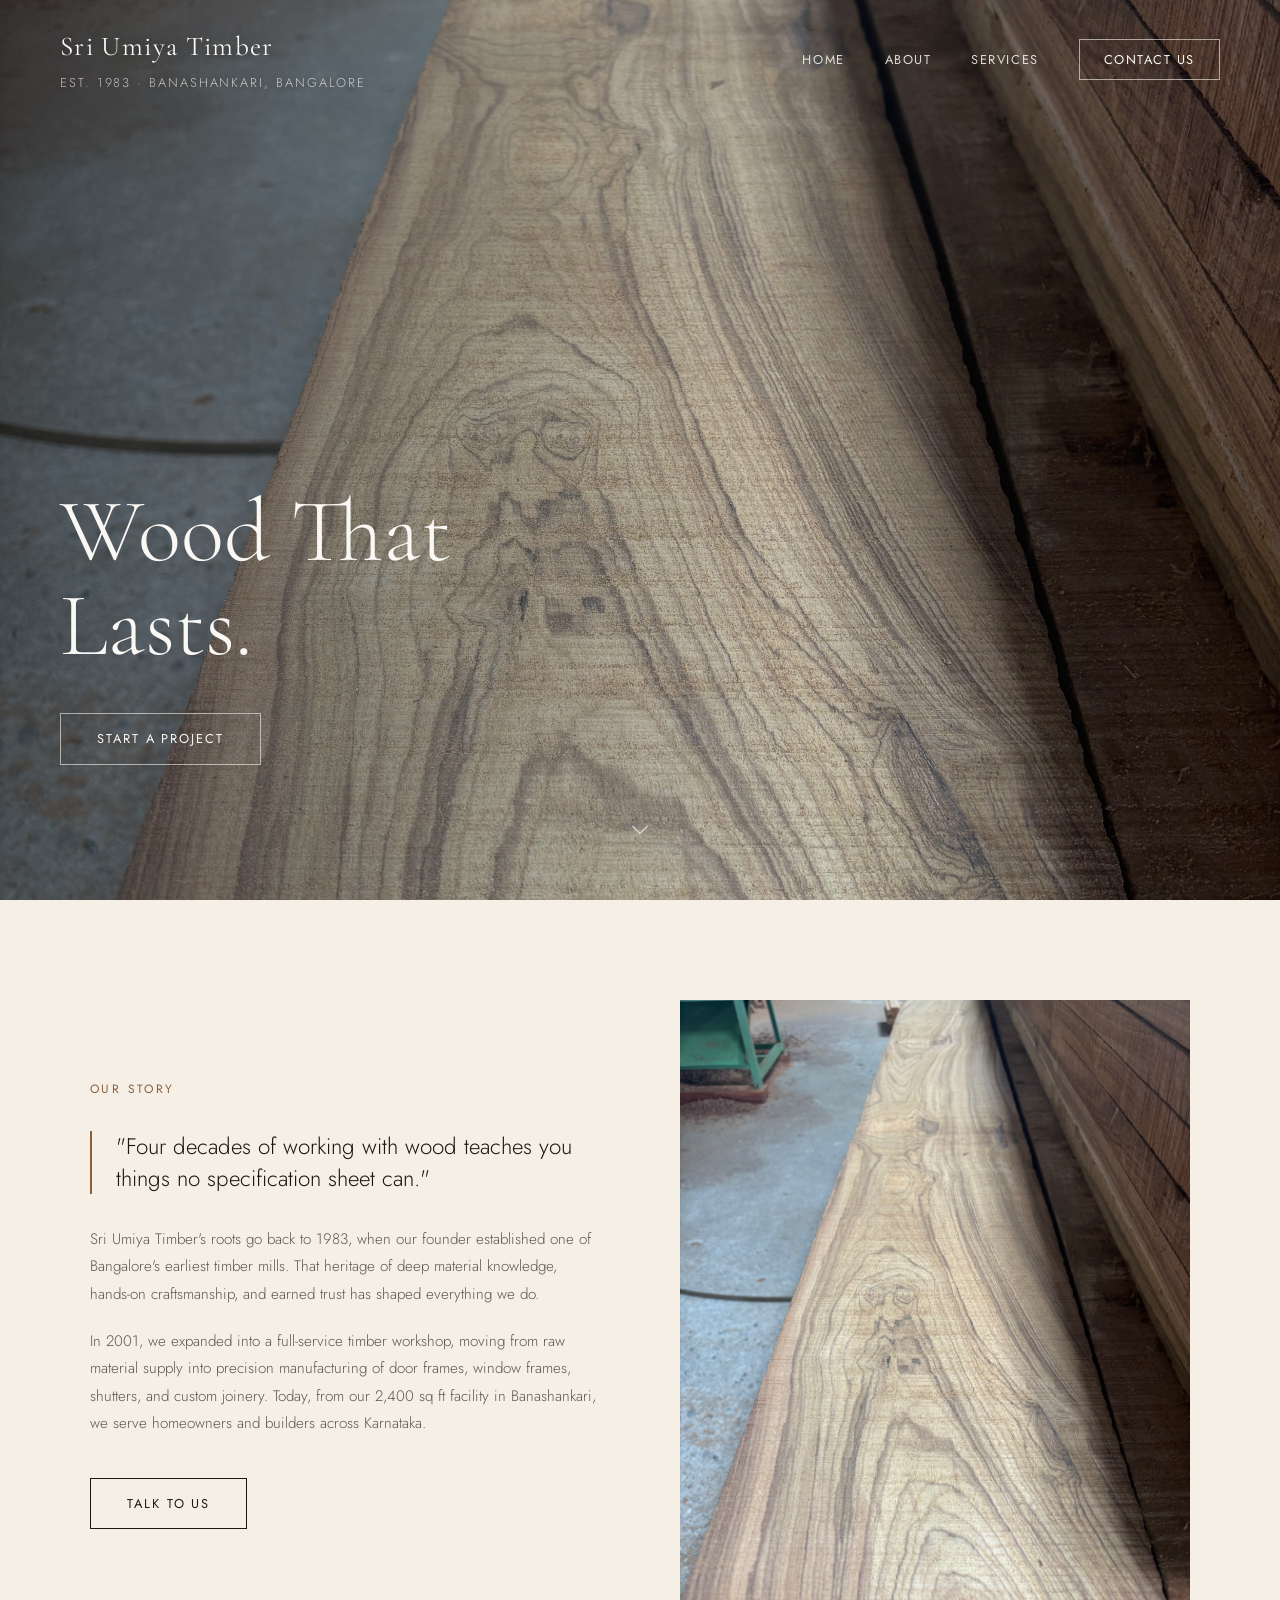
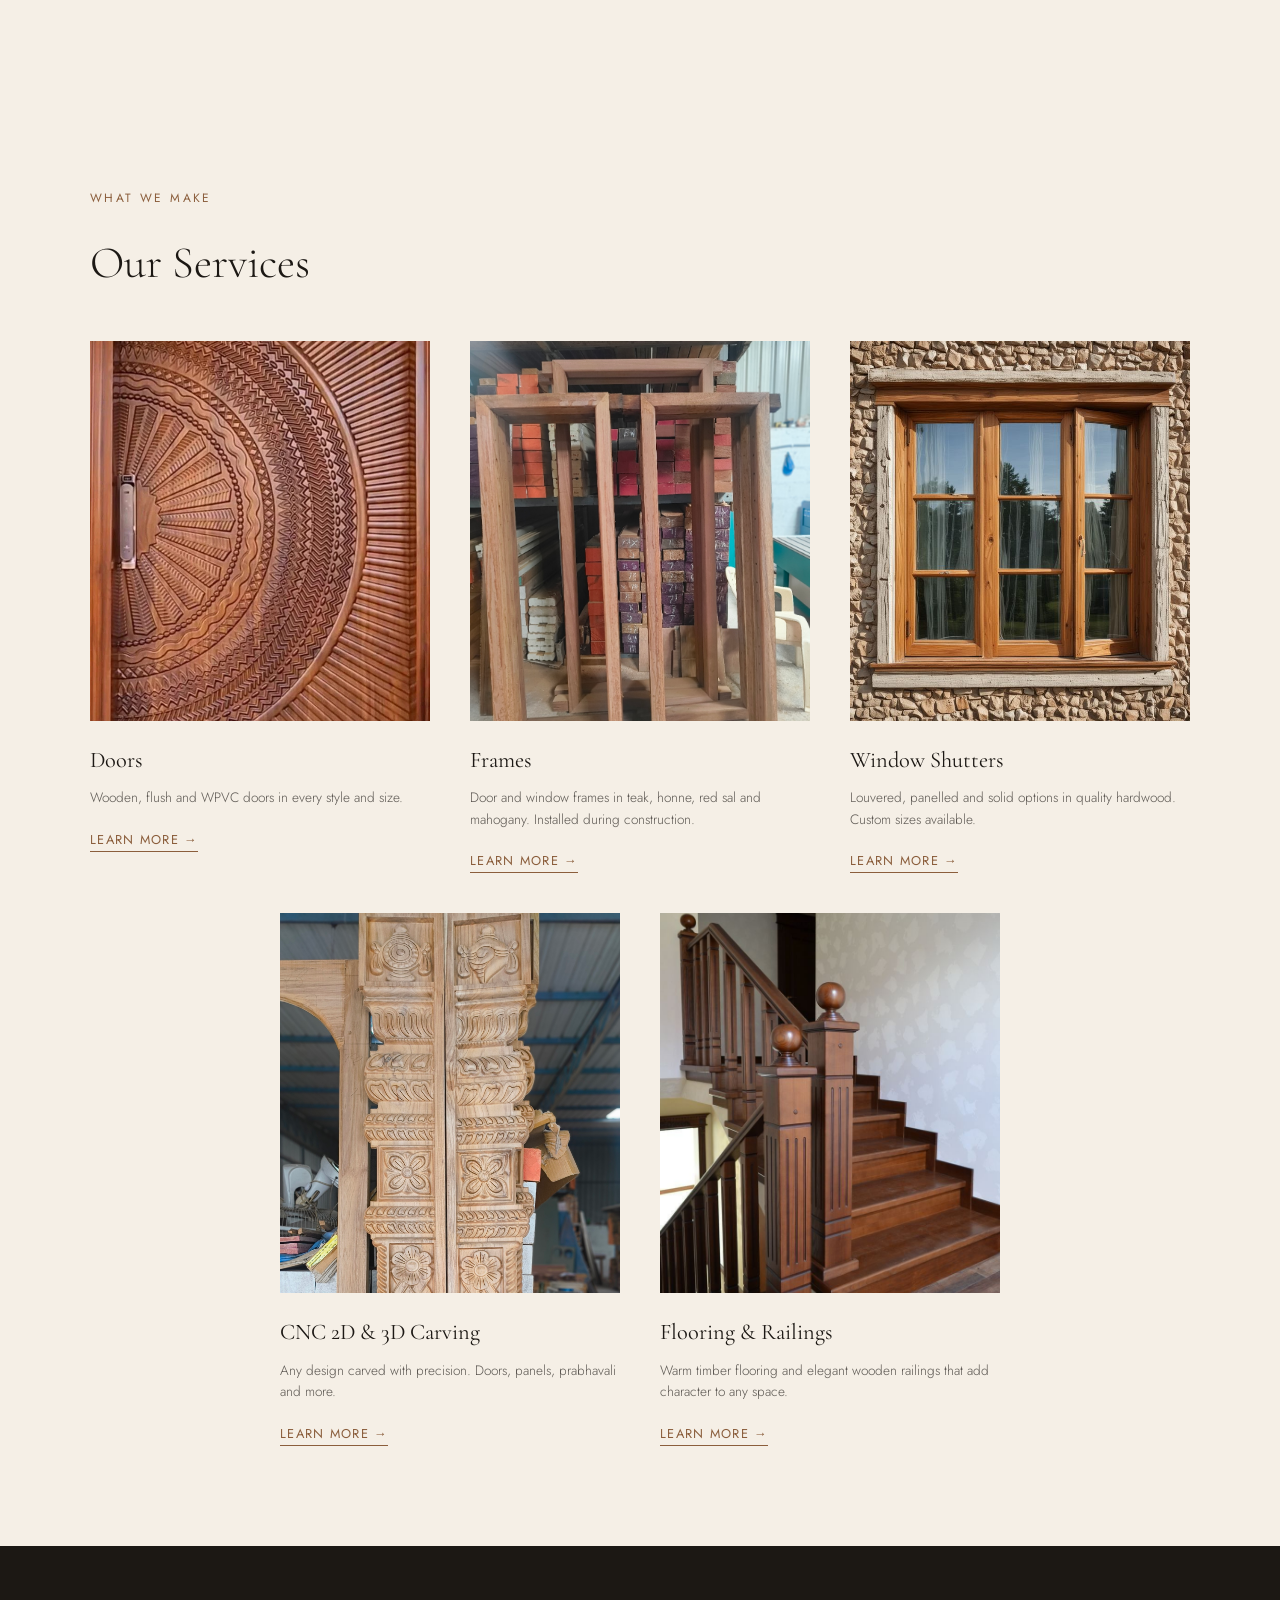
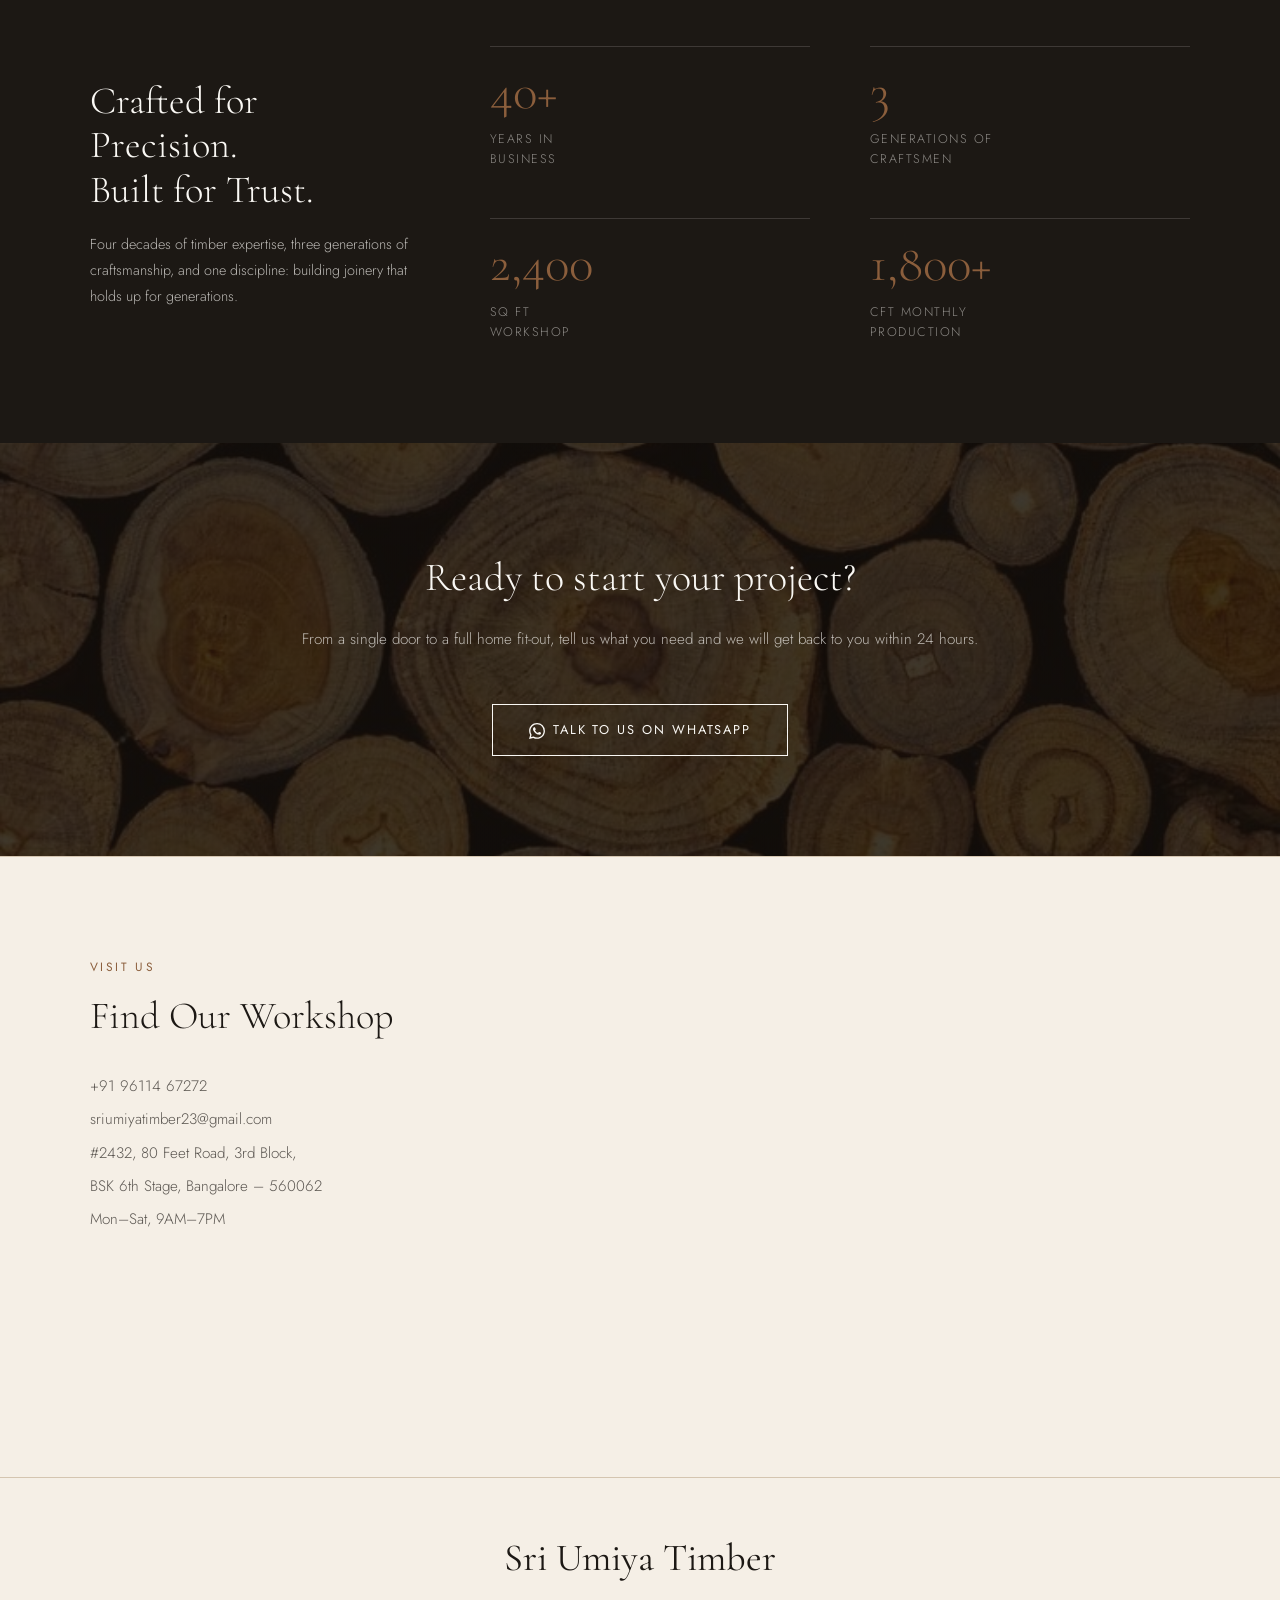
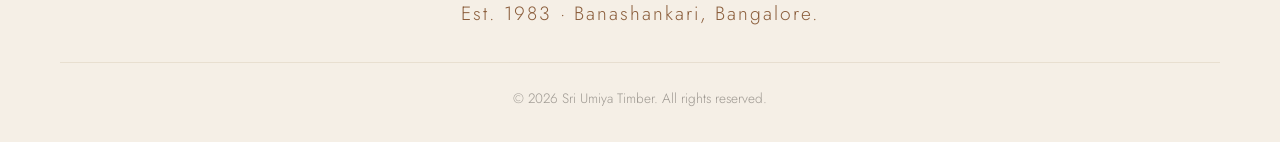
==== commit 6b607224: "small tweaks" ====
--- a/index.html
+++ b/index.html
@@ -4,6 +4,8 @@
     <meta charset="UTF-8">
     <meta name="viewport" content="width=device-width, initial-scale=1.0">
     <title>Sri Umiya Timber | Premium Timber & Woodwork · Bangalore</title>
+    <meta name="description" content="Sri Umiya Timber — custom teak doors, window frames, shutters and CNC carved joinery. 40+ years of craftsmanship in Banashankari, Bangalore.">
+    <link rel="icon" type="image/svg+xml" href="favicon.svg">
     <link rel="preconnect" href="https://fonts.googleapis.com">
     <link rel="preconnect" href="https://fonts.gstatic.com" crossorigin>
     <link href="https://fonts.googleapis.com/css2?family=Cormorant+Garamond:ital,wght@0,300;0,400;0,600;1,300;1,400&family=Jost:wght@300;400;500&display=swap" rel="stylesheet">
@@ -43,6 +45,11 @@
         <div class="hero-content">
             <h1>Wood That<br>Lasts.</h1>
             <a href="https://wa.me/919611467272?text=Hi%2C%20I%20have%20an%20enquiry%20about%20wood%20for%20my%20project" target="_blank" class="hero-btn">Start a Project</a>
+        </div>
+        <div class="scroll-hint" id="scrollHint">
+            <svg viewBox="0 0 24 24" fill="none" stroke="currentColor" stroke-width="1.5" stroke-linecap="round" stroke-linejoin="round">
+                <path d="M6 9l6 6 6-6"/>
+            </svg>
         </div>
     </section>
     <!-- STORY SECTION -->
@@ -62,7 +69,7 @@
                 <a href="https://wa.me/919611467272?text=Hi%2C%20I%20have%20an%20enquiry%20about%20wood%20for%20my%20project" target="_blank" class="story-btn">Talk to Us</a>
             </div>
             <div class="story-image">
-                <img src="images/IMG_3260.jpg" alt="Timber at Sri Umiya Timber workshop">
+                <img src="images/IMG_3260.jpg" alt="Timber at Sri Umiya Timber workshop" loading="lazy">
             </div>
         </div>
     </section>
@@ -165,24 +172,32 @@
     <section class="page-cta" style="background-image: linear-gradient(rgba(20,15,10,0.82), rgba(20,15,10,0.82)), url('images/teak_logs.jpg'); background-size: cover; background-position: center;">
         <h2>Ready to start your project?</h2>
         <p>From a single door to a full home fit-out, tell us what you need and we will get back to you within 24 hours.</p>
-        <a href="https://wa.me/919611467272?text=Hi%2C%20I%20have%20an%20enquiry%20about%20wood%20for%20my%20project" target="_blank" class="door-btn door-btn-light">Talk to Us on WhatsApp</a>
+        <a href="https://wa.me/919611467272?text=Hi%2C%20I%20have%20an%20enquiry%20about%20wood%20for%20my%20project" target="_blank" class="door-btn door-btn-light"><svg class="wa-icon" viewBox="0 0 24 24" xmlns="http://www.w3.org/2000/svg"><path d="M17.472 14.382c-.297-.149-1.758-.867-2.03-.967-.273-.099-.471-.148-.67.15-.197.297-.767.966-.94 1.164-.173.199-.347.223-.644.075-.297-.15-1.255-.463-2.39-1.475-.883-.788-1.48-1.761-1.653-2.059-.173-.297-.018-.458.13-.606.134-.133.298-.347.446-.52.149-.174.198-.298.298-.497.099-.198.05-.371-.025-.52-.075-.149-.669-1.612-.916-2.207-.242-.579-.487-.5-.669-.51-.173-.008-.371-.01-.57-.01-.198 0-.52.074-.792.372-.272.297-1.04 1.016-1.04 2.479 0 1.462 1.065 2.875 1.213 3.074.149.198 2.096 3.2 5.077 4.487.709.306 1.262.489 1.694.625.712.227 1.36.195 1.871.118.571-.085 1.758-.719 2.006-1.413.248-.694.248-1.289.173-1.413-.074-.124-.272-.198-.57-.347m-5.421 7.403h-.004a9.87 9.87 0 01-5.031-1.378l-.361-.214-3.741.982.998-3.648-.235-.374a9.86 9.86 0 01-1.51-5.26c.001-5.45 4.436-9.884 9.888-9.884 2.64 0 5.122 1.03 6.988 2.898a9.825 9.825 0 012.893 6.994c-.003 5.45-4.437 9.884-9.885 9.884m8.413-18.297A11.815 11.815 0 0012.05 0C5.495 0 .16 5.335.157 11.892c0 2.096.547 4.142 1.588 5.945L.057 24l6.305-1.654a11.882 11.882 0 005.683 1.448h.005c6.554 0 11.89-5.335 11.893-11.893a11.821 11.821 0 00-3.48-8.413z"/></svg>Talk to Us on WhatsApp</a>
+    </section>
+
+    <!-- FIND US -->
+    <section class="find-us">
+        <div class="find-us-container">
+            <div class="find-us-text">
+                <p class="find-us-tag">Visit Us</p>
+                <h2 class="find-us-heading">Find Our Workshop</h2>
+                <div class="find-us-details">
+                    <p><a href="tel:+919611467272">+91 96114 67272</a></p>
+                    <p><a href="mailto:sriumiyatimber23@gmail.com">sriumiyatimber23@gmail.com</a></p>
+                    <p>#2432, 80 Feet Road, 3rd Block,<br>BSK 6th Stage, Bangalore – 560062</p>
+                    <p>Mon–Sat, 9AM–7PM</p>
+                </div>
+            </div>
+            <div class="find-us-map">
+                <iframe src="https://www.google.com/maps/embed?pb=!1m18!1m12!1m3!1d3889.3612081338956!2d77.51388847481846!3d12.884479716782895!2m3!1f0!2f0!3f0!3m2!1i1024!2i768!4f13.1!3m3!1m2!1s0x3bae3f1d9801bc2f%3A0xe9513df0ca48e055!2sSRI%20UMIYA%20TIMBER!5e0!3m2!1sen!2sin!4v1781263225497!5m2!1sen!2sin" allowfullscreen="" loading="lazy" referrerpolicy="no-referrer-when-downgrade" title="Sri Umiya Timber location"></iframe>
+            </div>
+        </div>
     </section>
 
     <!-- FOOTER -->
-    <footer class="footer">
-        <div class="footer-container">
-            <div class="footer-left">
-                <p class="footer-logo">Sri Umiya Timber</p>
-                <p class="footer-tagline">Est. 1983 · Banashankari, Bangalore.</p>
-            </div>
-            <div class="footer-right">
-                <p>+91 96114 67272</p>
-                <p>sriumiyatimber23@gmail.com</p>
-                <p>@sri_umiya_timber</p>
-                <p>#2432, 80 Feet Road, 3rd Block, BSK 6th Stage, Bangalore – 560062</p>
-                <p>Mon–Sat, 9AM–7PM</p>
-            </div>
-        </div>
+    <footer class="footer footer-minimal">
+        <p class="footer-logo">Sri Umiya Timber</p>
+        <p class="footer-tagline">Est. 1983 · Banashankari, Bangalore.</p>
         <p class="footer-copy">© 2026 Sri Umiya Timber. All rights reserved.</p>
     </footer>
 
@@ -194,10 +209,18 @@
             mobileMenu.classList.toggle('open');
         });
 
+        const navbar = document.querySelector('.navbar');
         const hero = document.querySelector('.hero');
+        const scrollHint = document.getElementById('scrollHint');
         window.addEventListener('scroll', () => {
             const progress = Math.min(window.scrollY / (hero.offsetHeight * 0.55), 1);
             hero.style.setProperty('--hero-fade', progress);
+            if (window.scrollY > hero.offsetHeight * 0.75) {
+                navbar.classList.add('navbar-scrolled');
+            } else {
+                navbar.classList.remove('navbar-scrolled');
+            }
+            scrollHint.style.opacity = window.scrollY > 60 ? '0' : '1';
         }, { passive: true });
     </script>
 
--- a/style.css
+++ b/style.css
@@ -40,6 +40,7 @@
     justify-content: space-between;
     align-items: center;
     padding: 24px 60px;
+    transition: background-color 0.3s ease, box-shadow 0.3s ease;
 }
 
 .nav-logo {
@@ -89,6 +90,18 @@
     color: var(--text) !important;
     opacity: 1 !important;
 }
+
+/* Scrolled state — index.html only, applied via JS */
+.navbar-scrolled {
+    background-color: var(--white);
+    box-shadow: 0 1px 24px rgba(0, 0, 0, 0.07);
+}
+.navbar-scrolled .nav-logo { color: var(--text); text-shadow: none; }
+.navbar-scrolled .nav-tagline { color: var(--text); opacity: 0.5; }
+.navbar-scrolled .nav-links a { color: var(--text); }
+.navbar-scrolled .nav-cta { border-color: var(--text) !important; color: var(--text) !important; }
+.navbar-scrolled .nav-cta:hover { background-color: var(--text) !important; color: var(--white) !important; }
+.navbar-scrolled .hamburger:not(.open) span { background-color: var(--text); }
 
 /* ── HERO ── */
 .hero {
@@ -128,6 +141,23 @@
     z-index: 2;
     pointer-events: none;
     opacity: var(--hero-fade, 0);
+}
+
+.scroll-hint {
+    position: absolute;
+    bottom: 48px;
+    left: 50%;
+    transform: translateX(-50%);
+    z-index: 3;
+    color: var(--white);
+    pointer-events: none;
+    transition: opacity 0.4s ease;
+    animation: scrollBounce 2s ease-in-out infinite;
+}
+.scroll-hint svg { width: 28px; height: 28px; opacity: 0.65; }
+@keyframes scrollBounce {
+    0%, 100% { transform: translateX(-50%) translateY(0); }
+    50%       { transform: translateX(-50%) translateY(8px); }
 }
 
 .hero-content {
@@ -422,12 +452,14 @@
 }
 
 .services-grid {
-    display: grid;
-    grid-template-columns: repeat(3, 1fr);
+    display: flex;
+    flex-wrap: wrap;
+    justify-content: center;
     gap: 40px;
 }
 
 .service-card {
+    flex: 0 0 calc((100% - 80px) / 3);
     display: flex;
     flex-direction: column;
 }
@@ -623,9 +655,8 @@
         font-size: 2rem;
     }
 
-    .services-grid {
-        grid-template-columns: 1fr;
-        gap: 40px;
+    .service-card {
+        flex: 0 0 100%;
     }
 }
 
@@ -907,6 +938,21 @@
     line-height: 2;
 }
 
+.footer-right a {
+    color: inherit;
+    text-decoration: none;
+    transition: opacity 0.2s ease;
+}
+.footer-right a:hover { opacity: 1; }
+
+.footer-minimal {
+    text-align: center;
+    padding: 48px 60px 32px 60px;
+}
+.footer-minimal .footer-logo { margin-bottom: 6px; }
+.footer-minimal .footer-tagline { margin-bottom: 32px; }
+.footer-minimal .footer-copy { border-top: 1px solid var(--muted); max-width: none; }
+
 .footer-copy {
     font-family: var(--body-font);
     font-size: 0.85rem;
@@ -918,6 +964,99 @@
     padding-top: 24px;
     max-width: 1100px;
     margin: 0 auto;
+}
+
+/* ── FIND US SECTION ── */
+.find-us {
+    background-color: var(--bg);
+    border-top: 1px solid var(--muted);
+    padding: 100px 60px;
+}
+
+.find-us-container {
+    max-width: 1100px;
+    margin: 0 auto;
+    display: flex;
+    gap: 80px;
+    align-items: flex-start;
+}
+
+.find-us-text {
+    flex: 0 0 320px;
+}
+
+.find-us-tag {
+    font-family: var(--body-font);
+    font-size: 0.75rem;
+    font-weight: 400;
+    letter-spacing: 0.2em;
+    text-transform: uppercase;
+    color: var(--accent);
+    margin-bottom: 16px;
+}
+
+.find-us-heading {
+    font-family: var(--display-font);
+    font-size: 2.4rem;
+    font-weight: 300;
+    color: var(--text);
+    line-height: 1.15;
+    margin-bottom: 32px;
+}
+
+.find-us-details p {
+    font-family: var(--body-font);
+    font-size: 0.95rem;
+    font-weight: 300;
+    color: var(--text);
+    opacity: 0.7;
+    line-height: 2.2;
+}
+
+.find-us-details a {
+    color: inherit;
+    text-decoration: none;
+}
+.find-us-details a:hover { opacity: 1; }
+
+.find-us-map {
+    flex: 1;
+}
+
+.find-us-map iframe {
+    width: 100%;
+    height: 420px;
+    border: 0;
+    display: block;
+}
+
+@media (max-width: 768px) {
+    .find-us {
+        padding: 80px 24px;
+    }
+    .find-us-container {
+        flex-direction: column;
+        gap: 40px;
+    }
+    .find-us-text { flex: none; }
+    .find-us-map iframe { height: 280px; }
+}
+
+/* ── WHATSAPP ICON ── */
+.wa-icon {
+    width: 16px;
+    height: 16px;
+    vertical-align: middle;
+    margin-right: 8px;
+    fill: currentColor;
+    display: inline-block;
+}
+
+/* ── ACTIVE NAV STATE (inner pages) ── */
+.nav-links-dark .nav-active {
+    opacity: 1 !important;
+    border-bottom: 1px solid var(--accent);
+    padding-bottom: 2px;
 }
 
 /* INNER PAGES MOBILE */
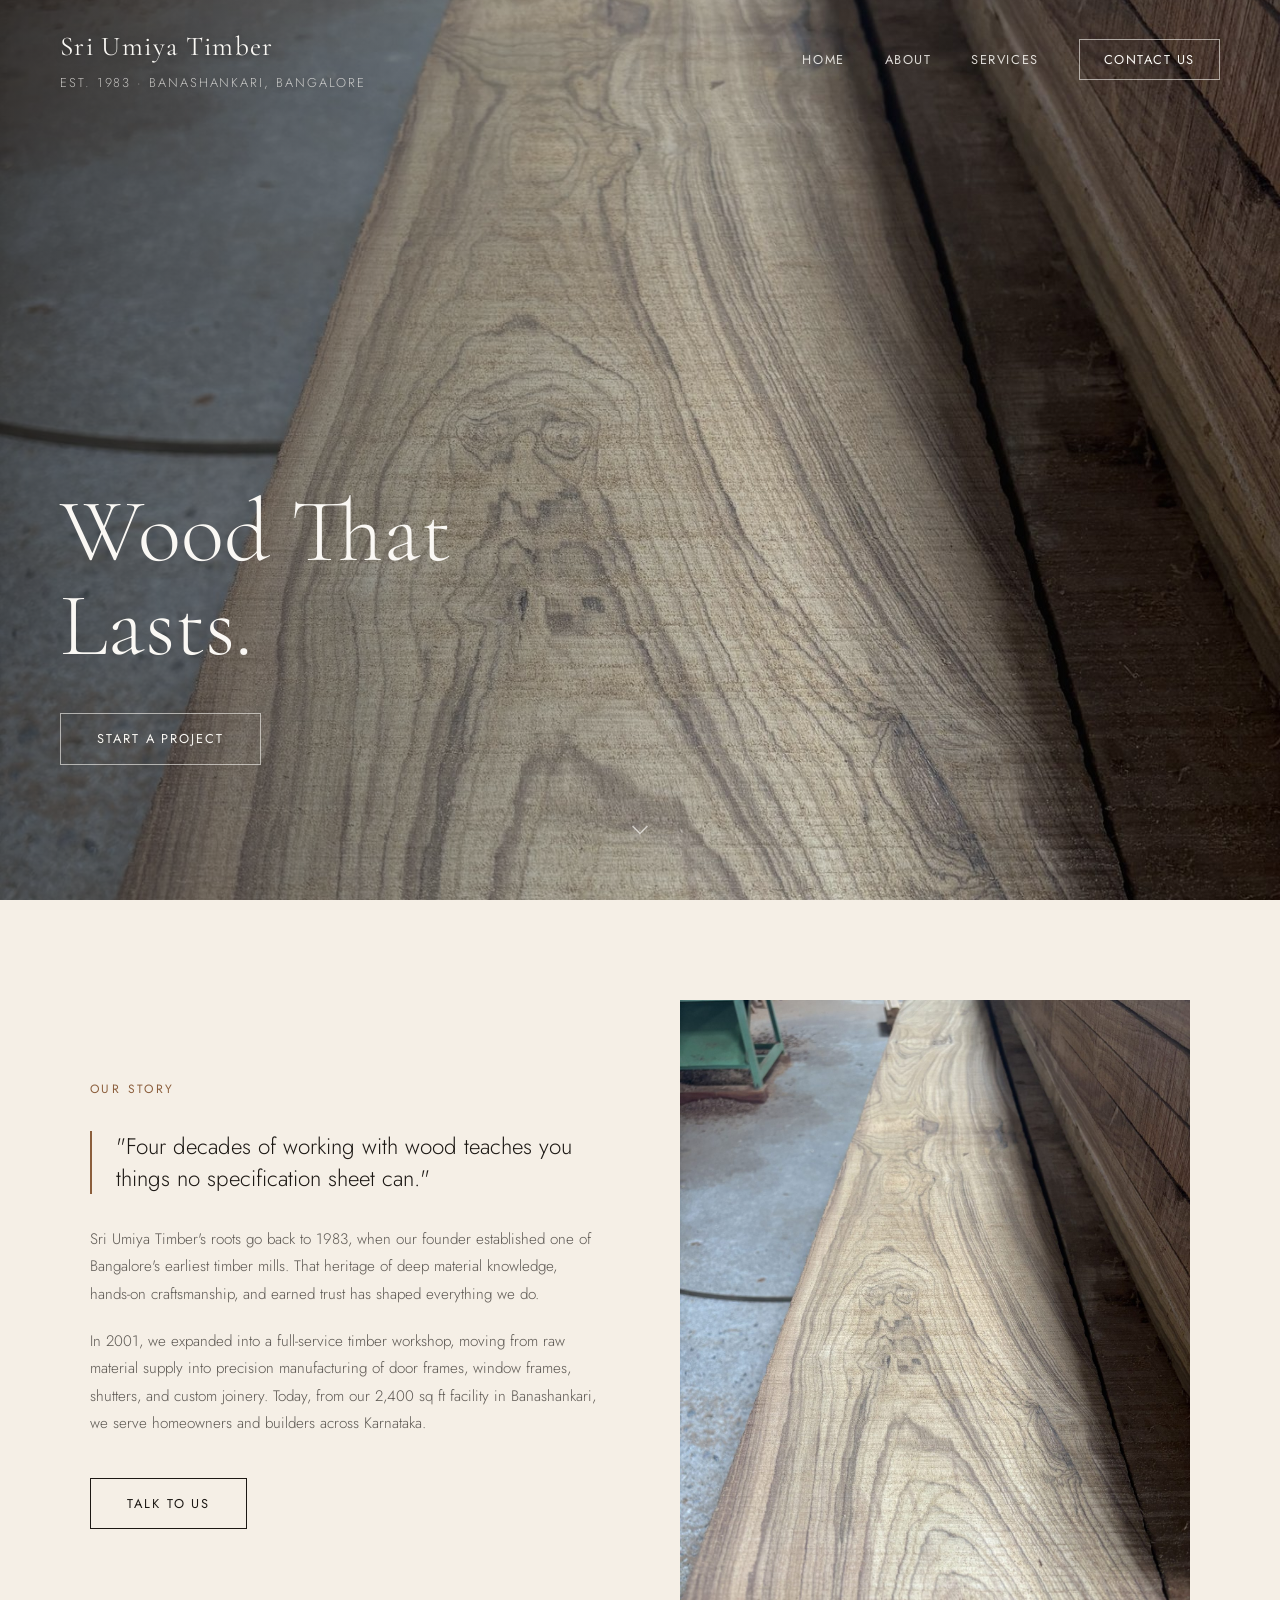
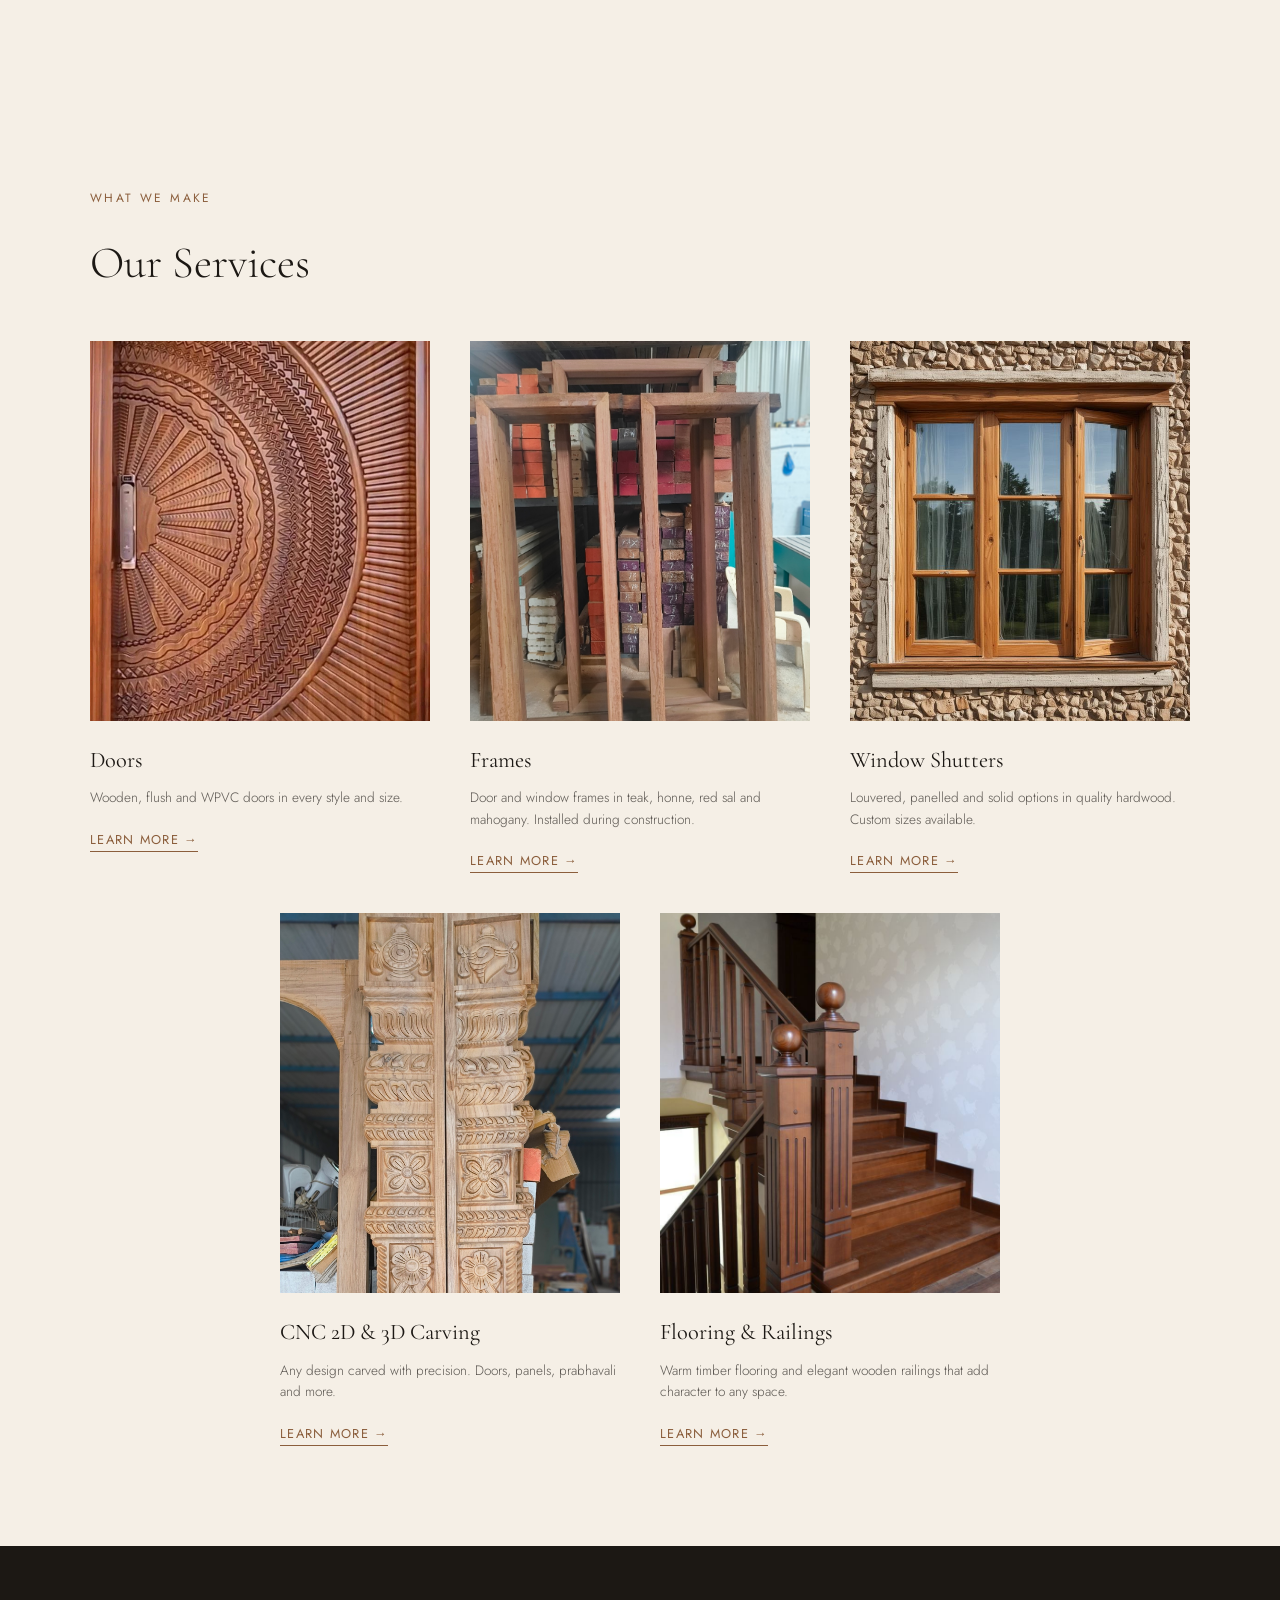
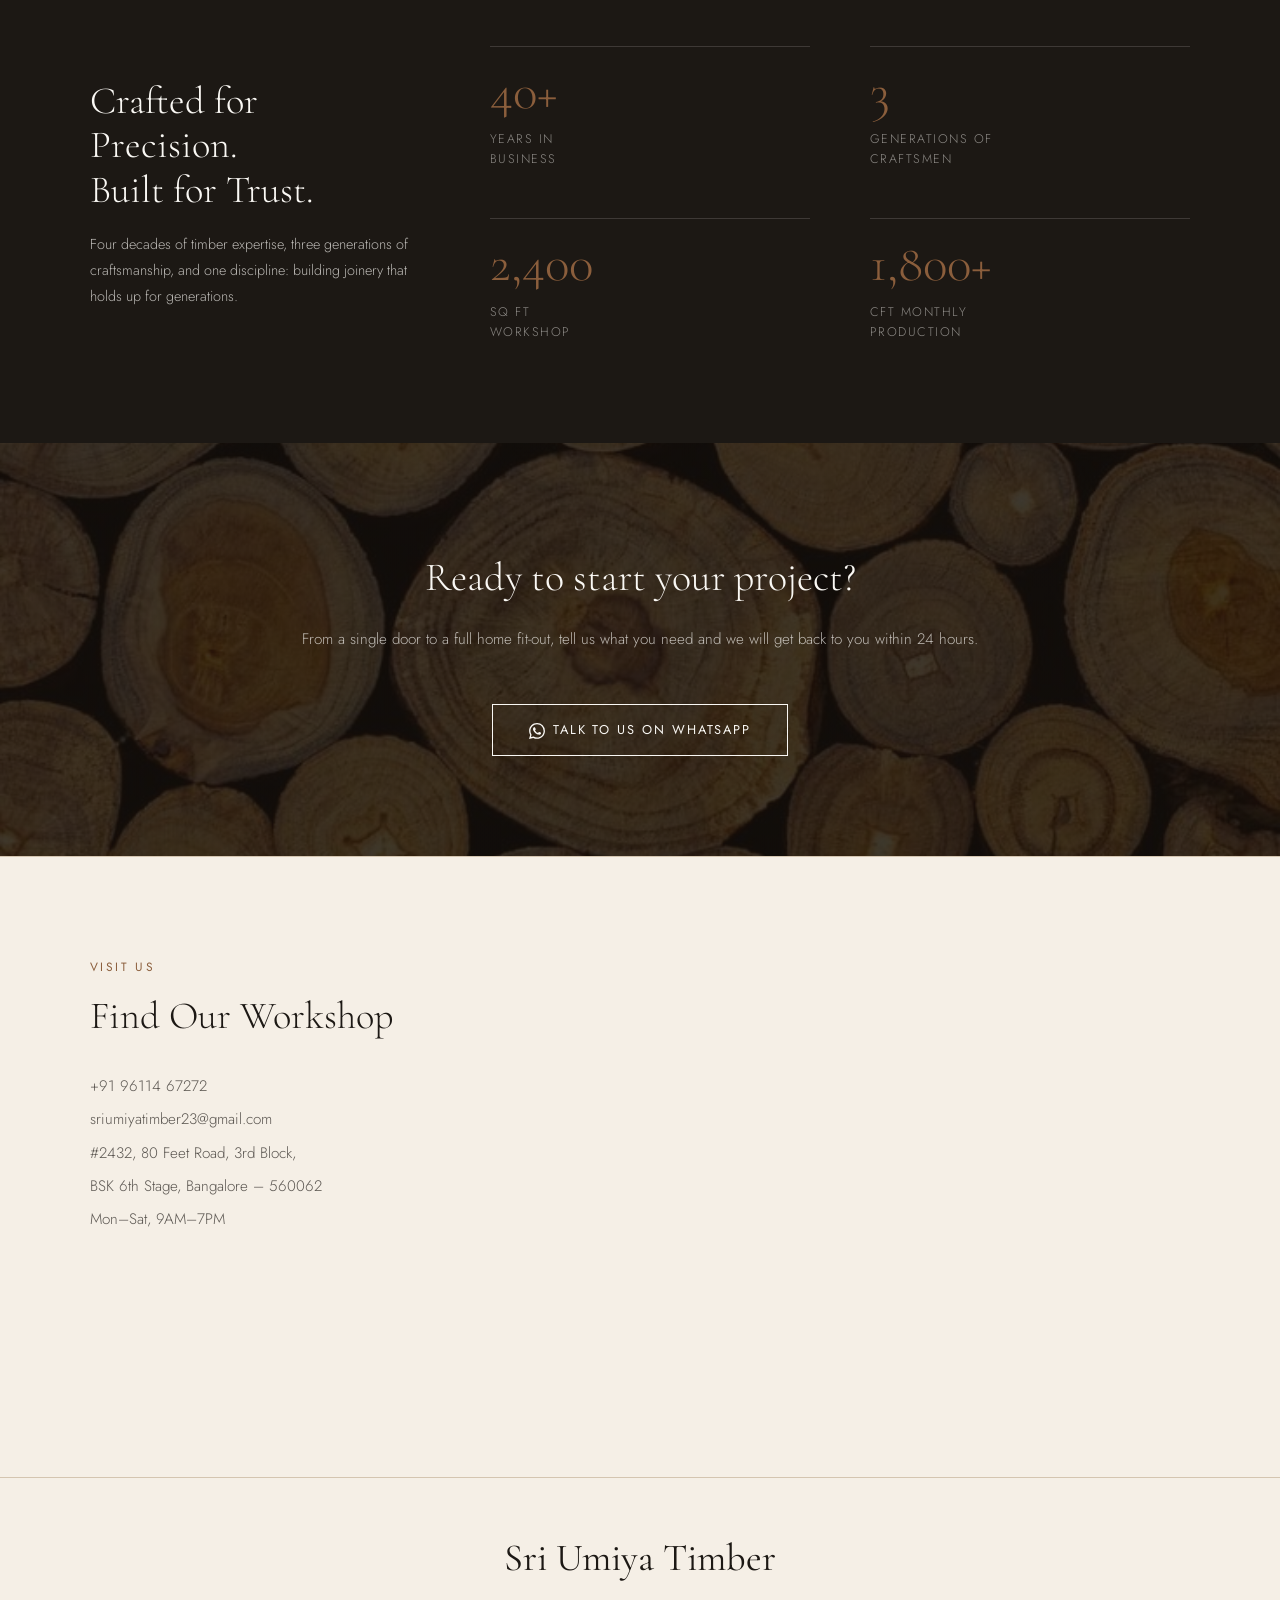
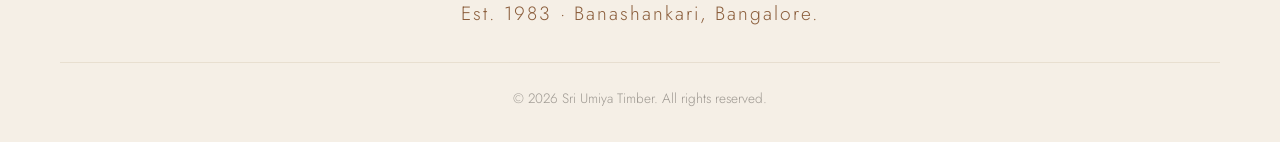
==== commit 25bb81c0: "Add SEO: structured data, meta tags, sitemap + compress images - Keyword/location-tuned titles & met" ====
--- a/index.html
+++ b/index.html
@@ -1,10 +1,31 @@
 <!DOCTYPE html>
-<html lang="en">
+<html lang="en-IN">
 <head>
     <meta charset="UTF-8">
     <meta name="viewport" content="width=device-width, initial-scale=1.0">
-    <title>Sri Umiya Timber | Premium Timber & Woodwork · Bangalore</title>
-    <meta name="description" content="Sri Umiya Timber — custom teak doors, window frames, shutters and CNC carved joinery. 40+ years of craftsmanship in Banashankari, Bangalore.">
+    <title>Sri Umiya Timber | Teak Doors, Frames & CNC Carving in Bangalore</title>
+    <meta name="description" content="Sri Umiya Timber, Est. 1983 — custom teak & hardwood doors, window frames, shutters, flooring and CNC 2D/3D wood carving in Banashankari, Bangalore. 40+ years of craftsmanship.">
+    <meta name="keywords" content="timber Bangalore, wooden doors Bangalore, teak doors Banashankari, door frames, window shutters, CNC wood carving Bangalore, hardwood flooring, timber merchant BSK">
+    <link rel="canonical" href="https://www.sriumiyatimber.com/">
+    <meta name="robots" content="index,follow">
+    <meta name="theme-color" content="#1C1814">
+    <meta name="geo.region" content="IN-KA">
+    <meta name="geo.placename" content="Bangalore">
+    <meta name="geo.position" content="12.88448;77.51389">
+    <meta name="ICBM" content="12.88448, 77.51389">
+    <!-- Open Graph -->
+    <meta property="og:type" content="website">
+    <meta property="og:site_name" content="Sri Umiya Timber">
+    <meta property="og:locale" content="en_IN">
+    <meta property="og:title" content="Sri Umiya Timber | Teak Doors, Frames & CNC Carving in Bangalore">
+    <meta property="og:description" content="Custom teak & hardwood doors, frames, shutters, flooring and CNC wood carving in Banashankari, Bangalore. Est. 1983.">
+    <meta property="og:url" content="https://www.sriumiyatimber.com/">
+    <meta property="og:image" content="https://www.sriumiyatimber.com/images/maindoor.jpg">
+    <!-- Twitter -->
+    <meta name="twitter:card" content="summary_large_image">
+    <meta name="twitter:title" content="Sri Umiya Timber | Teak Doors, Frames & CNC Carving in Bangalore">
+    <meta name="twitter:description" content="Custom teak & hardwood doors, frames, shutters, flooring and CNC wood carving in Banashankari, Bangalore. Est. 1983.">
+    <meta name="twitter:image" content="https://www.sriumiyatimber.com/images/maindoor.jpg">
     <link rel="icon" type="image/svg+xml" href="favicon.svg">
     <link rel="preconnect" href="https://fonts.googleapis.com">
     <link rel="preconnect" href="https://fonts.gstatic.com" crossorigin>
@@ -32,7 +53,7 @@
 
     <!-- MOBILE MENU -->
     <div class="mobile-menu" id="mobileMenu">
-        <a href="#">Home</a>
+        <a href="#" onclick="document.getElementById('mobileMenu').classList.remove('open');document.getElementById('hamburger').classList.remove('open');">Home</a>
         <a href="#about" onclick="document.getElementById('mobileMenu').classList.remove('open');document.getElementById('hamburger').classList.remove('open');">About</a>
         <a href="#services" onclick="document.getElementById('mobileMenu').classList.remove('open');document.getElementById('hamburger').classList.remove('open');">Services</a>
         <a href="https://wa.me/919611467272?text=Hi%2C%20I%20have%20an%20enquiry%20about%20wood%20for%20my%20project" target="_blank" class="mobile-menu-cta">Contact Us</a>
@@ -83,7 +104,7 @@
 
                 <div class="service-card">
                     <a href="doors.html" class="service-img-wrap">
-                        <img src="images/maindoor.jpg" alt="Doors" class="img-zoom" style="object-position: center center;">
+                        <img src="images/maindoor.jpg" alt="Teak wooden main door made by Sri Umiya Timber, Bangalore" class="img-zoom" style="object-position: center center;">
                     </a>
                     <div class="service-card-content">
                         <h3>Doors</h3>
@@ -94,7 +115,7 @@
 
                 <div class="service-card">
                     <a href="frames.html" class="service-img-wrap">
-                        <img src="images/frames.jpg" alt="Door and window frames" style="object-position: center center;">
+                        <img src="images/frames.jpg" alt="Teak door and window frames at Sri Umiya Timber, Bangalore" style="object-position: center center;">
                     </a>
                     <div class="service-card-content">
                         <h3>Frames</h3>
@@ -105,7 +126,7 @@
 
                 <div class="service-card">
                     <a href="windowshutters.html" class="service-img-wrap">
-                        <img src="images/winddow_shutters.jpg" alt="Window shutters" style="object-position: center center;">
+                        <img src="images/winddow_shutters.jpg" alt="Wooden window shutters in hardwood, Sri Umiya Timber Bangalore" style="object-position: center center;">
                     </a>
                     <div class="service-card-content">
                         <h3>Window Shutters</h3>
@@ -116,7 +137,7 @@
 
                 <div class="service-card">
                     <a href="cnc.html" class="service-img-wrap">
-                        <img src="images/prabhavali.jpg" alt="CNC Carving">
+                        <img src="images/prabhavali.jpg" alt="CNC carved wooden prabhavali for pooja room, Sri Umiya Timber Bangalore">
                     </a>
                     <div class="service-card-content">
                         <h3>CNC 2D & 3D Carving</h3>
@@ -127,7 +148,7 @@
 
                 <div class="service-card">
                     <a href="flooring.html" class="service-img-wrap">
-                        <img src="images/wood_railings.jpg" alt="Wooden staircase railings" style="object-position: center center;">
+                        <img src="images/wood_railings.jpg" alt="Wooden staircase railings and hardwood flooring, Sri Umiya Timber Bangalore" style="object-position: center center;">
                     </a>
                     <div class="service-card-content">
                         <h3>Flooring & Railings</h3>
@@ -224,5 +245,49 @@
         }, { passive: true });
     </script>
 
+    <!-- STRUCTURED DATA: LocalBusiness -->
+    <script type="application/ld+json">
+    {
+      "@context": "https://schema.org",
+      "@type": "HomeAndConstructionBusiness",
+      "@id": "https://www.sriumiyatimber.com/#business",
+      "name": "Sri Umiya Timber",
+      "description": "Custom teak and hardwood doors, window and door frames, window shutters, hardwood flooring, railings and CNC 2D/3D wood carving. Est. 1983, Banashankari, Bangalore.",
+      "url": "https://www.sriumiyatimber.com/",
+      "logo": "https://www.sriumiyatimber.com/favicon.svg",
+      "image": "https://www.sriumiyatimber.com/images/maindoor.jpg",
+      "telephone": "+91-96114-67272",
+      "email": "sriumiyatimber23@gmail.com",
+      "priceRange": "₹₹",
+      "foundingDate": "1983",
+      "address": {
+        "@type": "PostalAddress",
+        "streetAddress": "#2432, 80 Feet Road, 3rd Block, BSK 6th Stage",
+        "addressLocality": "Bangalore",
+        "addressRegion": "Karnataka",
+        "postalCode": "560062",
+        "addressCountry": "IN"
+      },
+      "geo": {
+        "@type": "GeoCoordinates",
+        "latitude": 12.88448,
+        "longitude": 77.51389
+      },
+      "areaServed": {
+        "@type": "City",
+        "name": "Bangalore"
+      },
+      "openingHoursSpecification": [{
+        "@type": "OpeningHoursSpecification",
+        "dayOfWeek": ["Monday", "Tuesday", "Wednesday", "Thursday", "Friday", "Saturday"],
+        "opens": "09:00",
+        "closes": "19:00"
+      }],
+      "sameAs": [
+        "https://www.instagram.com/sri_umiya_timber/"
+      ]
+    }
+    </script>
+
 </body>
 </html>
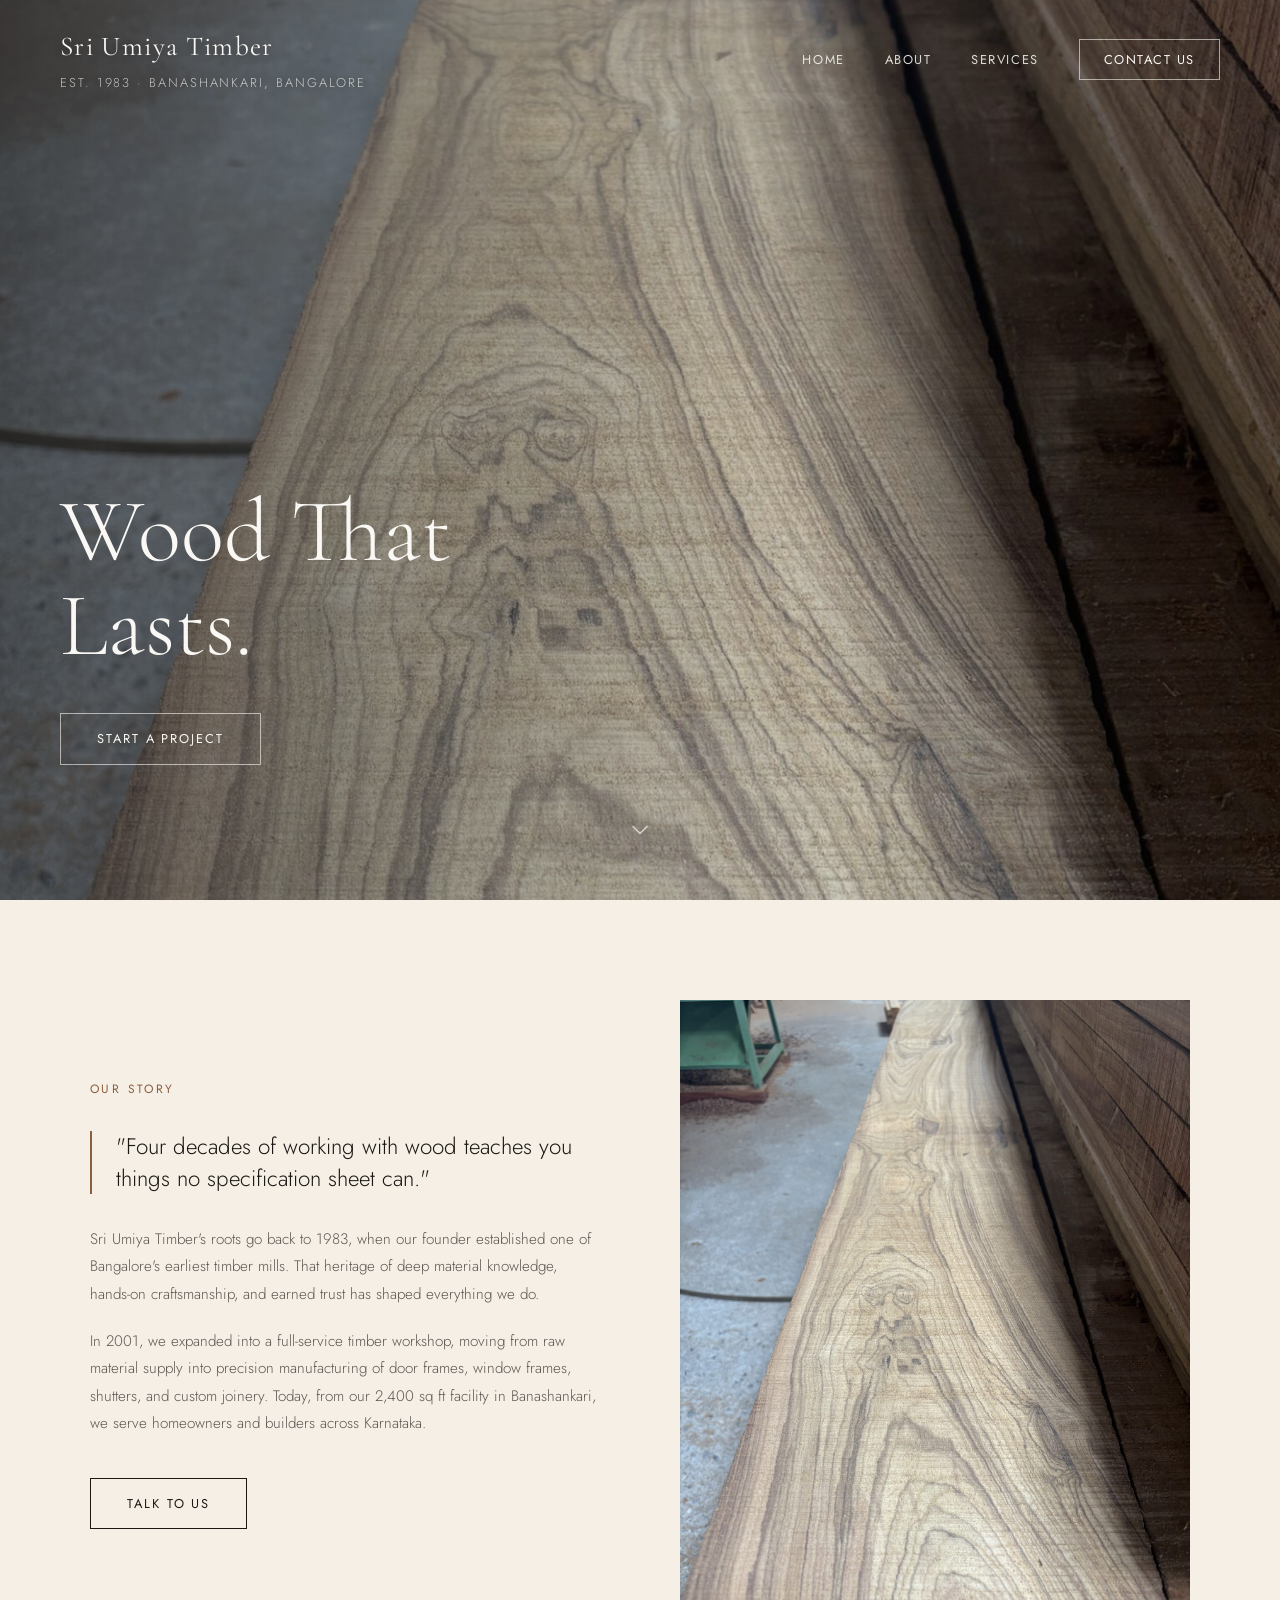
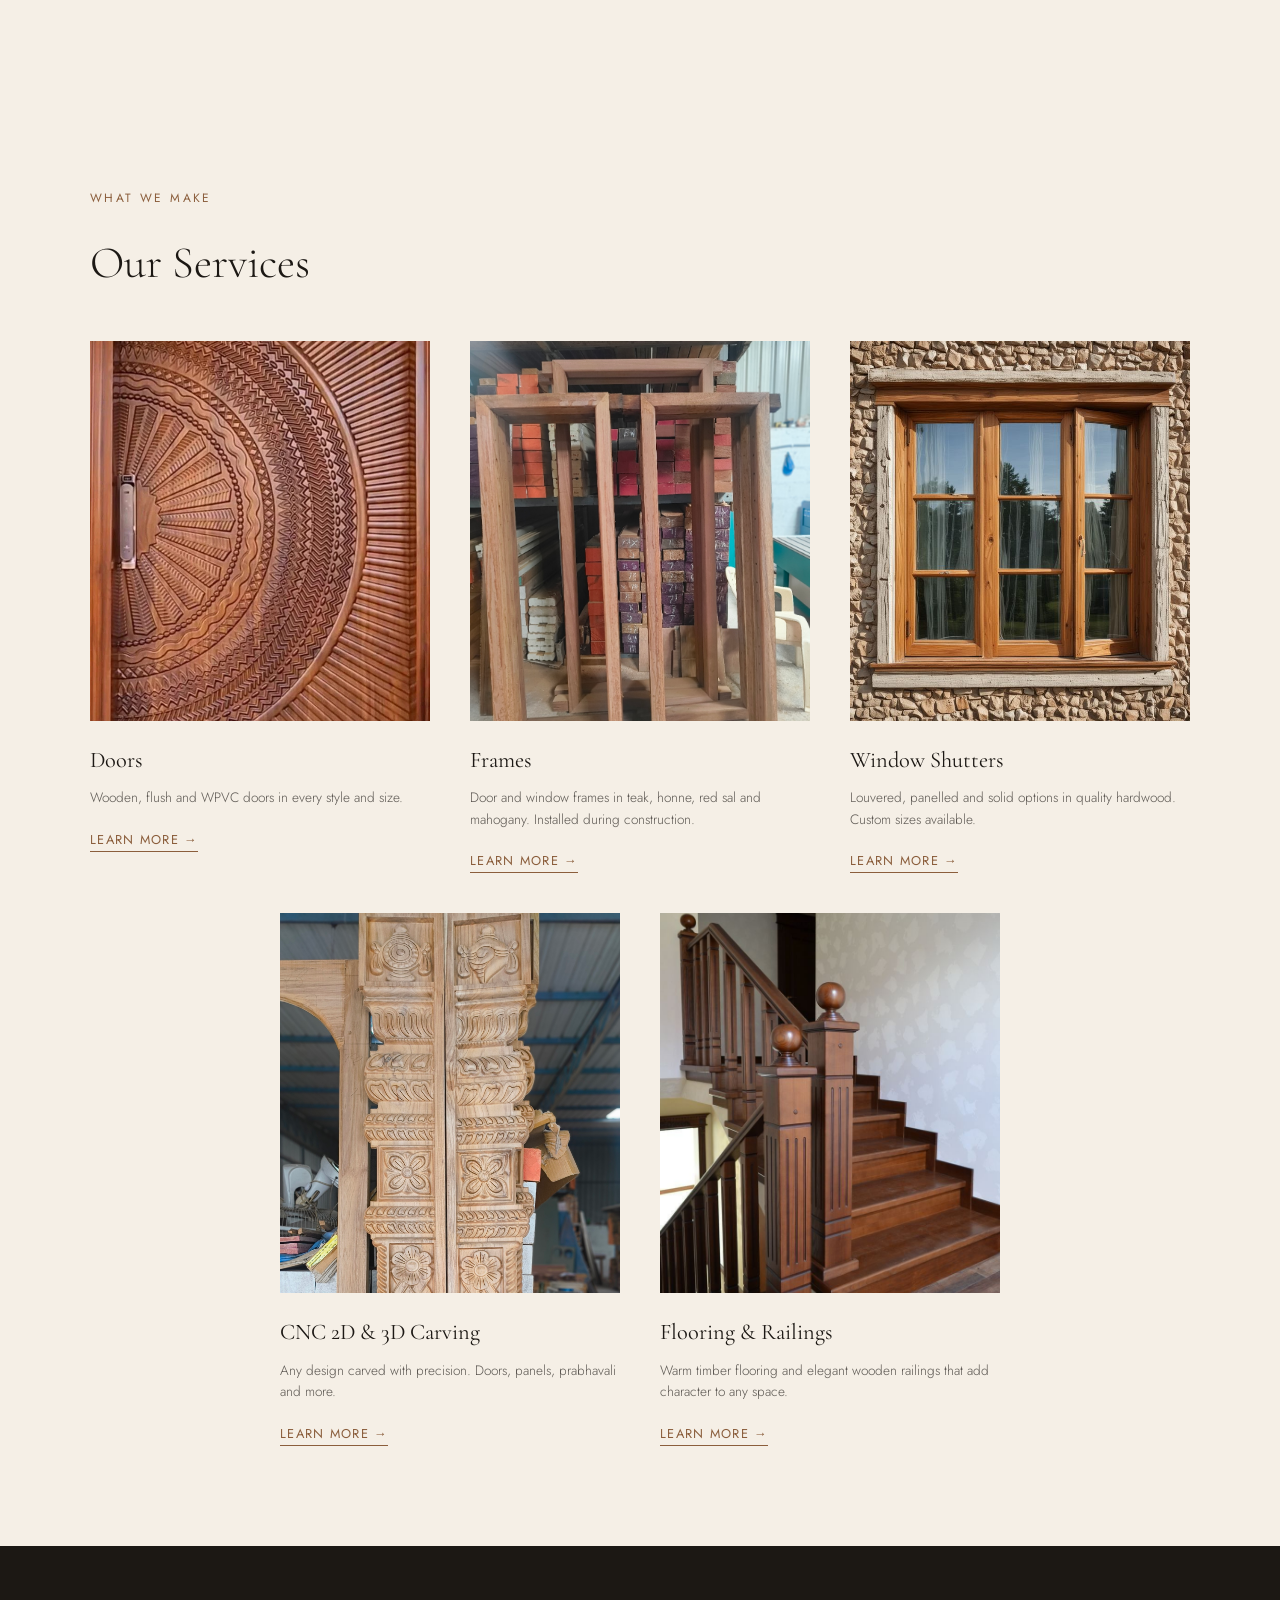
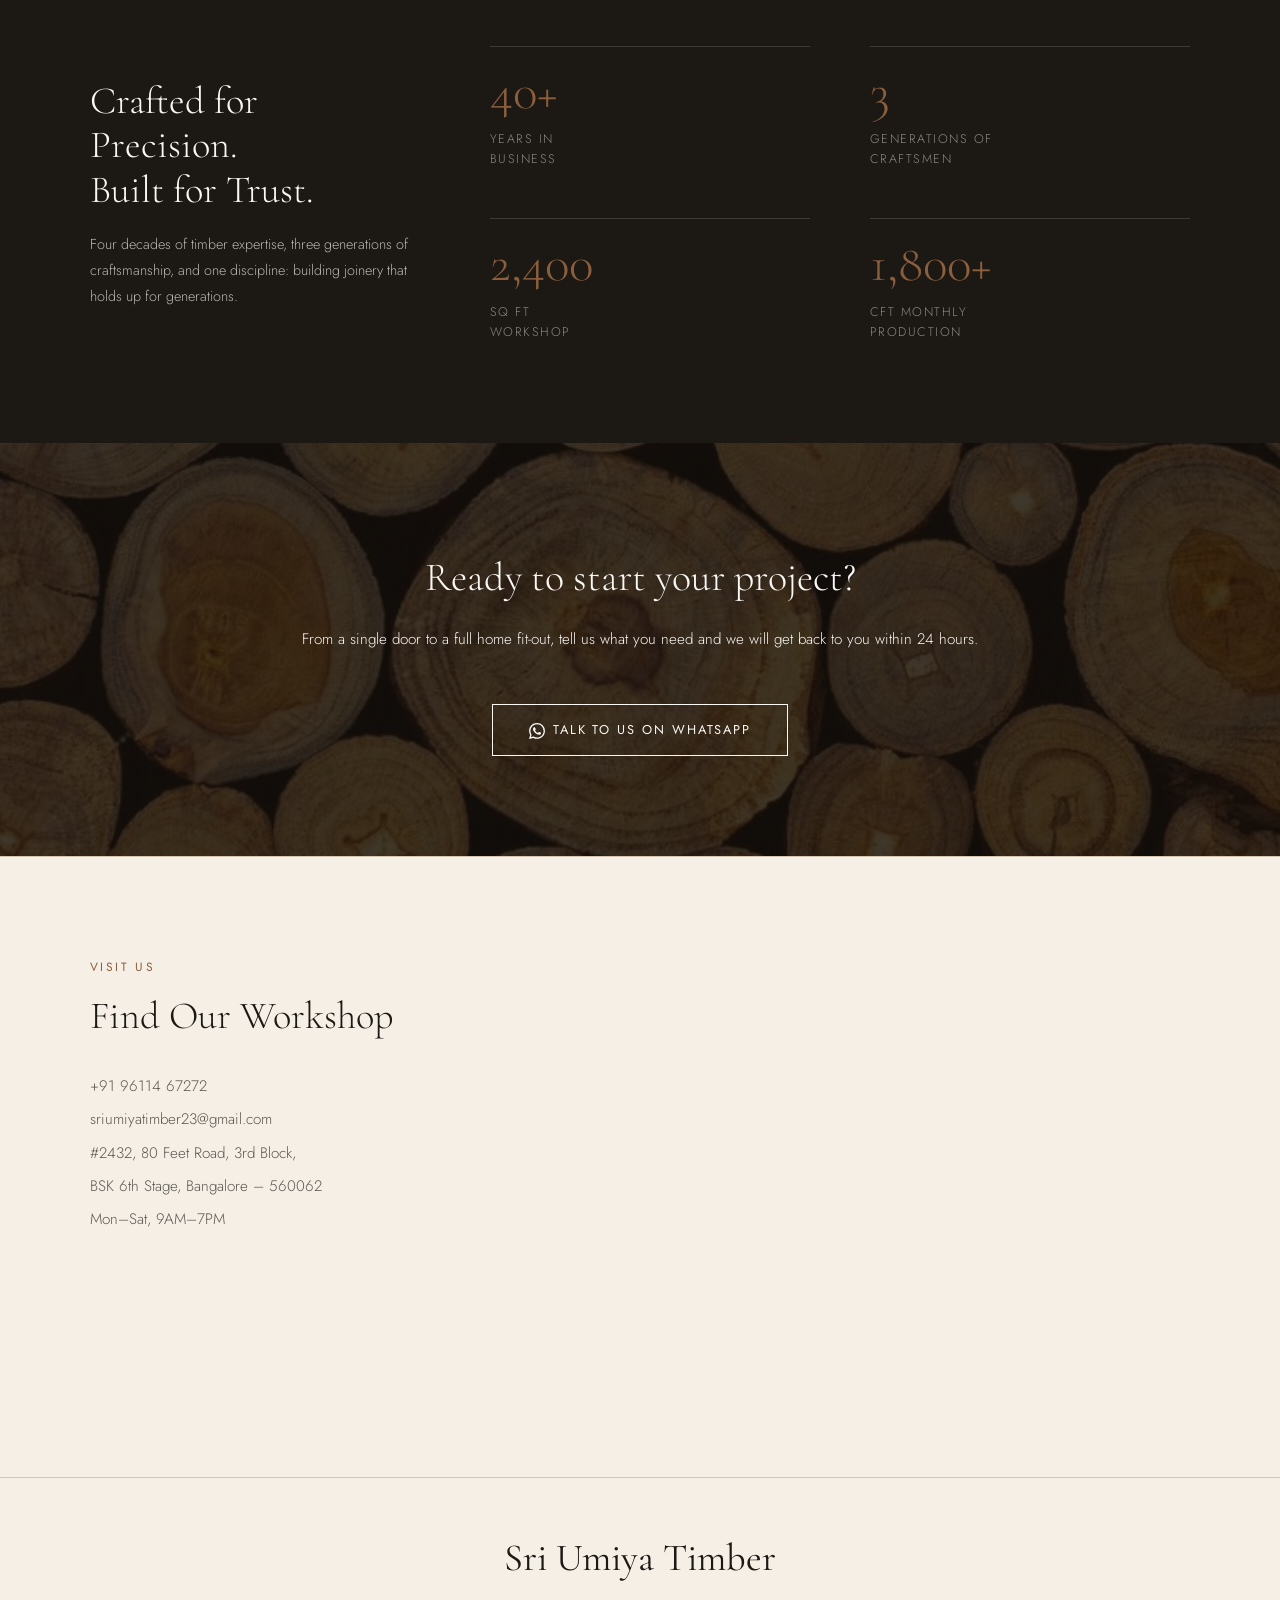
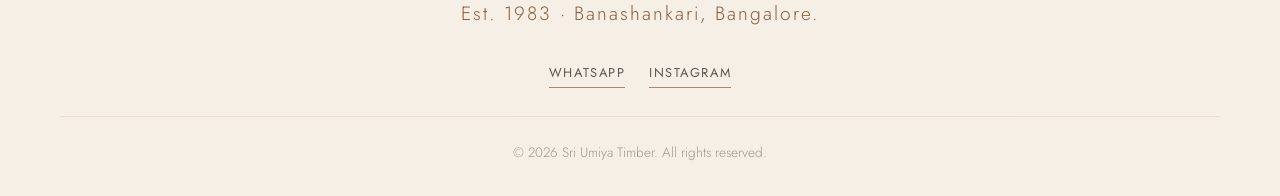
==== commit 573c130c: "Add scroll/hover/parallax motion, fix mobile menu X, add footer social links - Subtle motion (animat" ====
--- a/index.html
+++ b/index.html
@@ -3,6 +3,7 @@
 <head>
     <meta charset="UTF-8">
     <meta name="viewport" content="width=device-width, initial-scale=1.0">
+    <meta name="google-site-verification" content="gsXtbIq0kpDtdV9tCCpgiar8R8XmWiz-qlxarulQISg" />
     <title>Sri Umiya Timber | Teak Doors, Frames & CNC Carving in Bangalore</title>
     <meta name="description" content="Sri Umiya Timber, Est. 1983 — custom teak & hardwood doors, window frames, shutters, flooring and CNC 2D/3D wood carving in Banashankari, Bangalore. 40+ years of craftsmanship.">
     <meta name="keywords" content="timber Bangalore, wooden doors Bangalore, teak doors Banashankari, door frames, window shutters, CNC wood carving Bangalore, hardwood flooring, timber merchant BSK">
@@ -31,6 +32,7 @@
     <link rel="preconnect" href="https://fonts.gstatic.com" crossorigin>
     <link href="https://fonts.googleapis.com/css2?family=Cormorant+Garamond:ital,wght@0,300;0,400;0,600;1,300;1,400&family=Jost:wght@300;400;500&display=swap" rel="stylesheet">
     <link rel="stylesheet" href="style.css">
+    <script src="animations.js" defer></script>
 </head>
 <body>
 
@@ -219,6 +221,10 @@
     <footer class="footer footer-minimal">
         <p class="footer-logo">Sri Umiya Timber</p>
         <p class="footer-tagline">Est. 1983 · Banashankari, Bangalore.</p>
+        <div class="footer-social">
+            <a href="https://wa.me/919611467272" target="_blank" rel="noopener">WhatsApp</a>
+            <a href="https://www.instagram.com/sri_umiya_timber/" target="_blank" rel="noopener">Instagram</a>
+        </div>
         <p class="footer-copy">© 2026 Sri Umiya Timber. All rights reserved.</p>
     </footer>
 
--- a/style.css
+++ b/style.css
@@ -1415,4 +1415,103 @@
         grid-template-columns: 1fr;
         gap: 40px;
     }
+}
+
+/* ── MOBILE MENU OPEN: keep the X + logo visible over the dark overlay ──
+   Without this, once the navbar turns solid white on scroll, the white X
+   becomes invisible against the white bar. While the menu is open we make
+   the bar transparent so the X and logo show over the dark full-screen menu. */
+.navbar:has(+ .mobile-menu.open) {
+    background-color: transparent;
+    box-shadow: none;
+}
+.navbar:has(+ .mobile-menu.open) .nav-logo,
+.navbar:has(+ .mobile-menu.open) .nav-tagline {
+    color: var(--white);
+}
+.navbar:has(+ .mobile-menu.open) .nav-logo {
+    text-shadow: 0 1px 8px rgba(0, 0, 0, 0.4);
+}
+
+/* ── FOOTER SOCIAL LINKS ── */
+.footer-social {
+    display: flex;
+    flex-wrap: wrap;
+    gap: 24px;
+    margin-bottom: 8px;
+}
+
+.footer-minimal .footer-social {
+    justify-content: center;
+    margin-bottom: 28px;
+}
+
+.footer-social a {
+    font-family: var(--body-font);
+    font-size: 0.8rem;
+    font-weight: 400;
+    letter-spacing: 0.12em;
+    text-transform: uppercase;
+    color: var(--text);
+    text-decoration: none;
+    opacity: 0.7;
+    border-bottom: 1px solid var(--accent);
+    padding-bottom: 3px;
+    transition: opacity 0.3s ease;
+}
+
+.footer-social a:hover {
+    opacity: 1;
+}
+
+/* ── MOTION: SCROLL REVEAL, HOVER POLISH, PARALLAX ── */
+
+/* Scroll reveal — elements fade + rise into view (class toggled by animations.js) */
+.reveal {
+    opacity: 0;
+    transform: translateY(24px);
+    transition: opacity 0.7s ease, transform 0.7s ease;
+}
+
+.reveal.is-visible {
+    opacity: 1;
+    transform: none;
+}
+
+/* Service cards gently lift on hover (desktop) */
+.service-card {
+    transition: transform 0.35s ease, box-shadow 0.35s ease;
+}
+
+.service-card:hover {
+    transform: translateY(-6px);
+    box-shadow: 0 18px 40px rgba(28, 24, 20, 0.12);
+}
+
+/* Hero images carry a subtle parallax transform (value set by animations.js) */
+.hero-img,
+.page-hero-bg-img,
+.cnc-hero-img {
+    will-change: transform;
+}
+
+/* Accessibility — turn all motion off for users who ask for reduced motion */
+@media (prefers-reduced-motion: reduce) {
+    .reveal {
+        opacity: 1 !important;
+        transform: none !important;
+        transition: none !important;
+    }
+    .service-card {
+        transition: none;
+    }
+    .service-card:hover {
+        transform: none;
+        box-shadow: none;
+    }
+    .hero-img,
+    .page-hero-bg-img,
+    .cnc-hero-img {
+        transform: none !important;
+    }
 }
